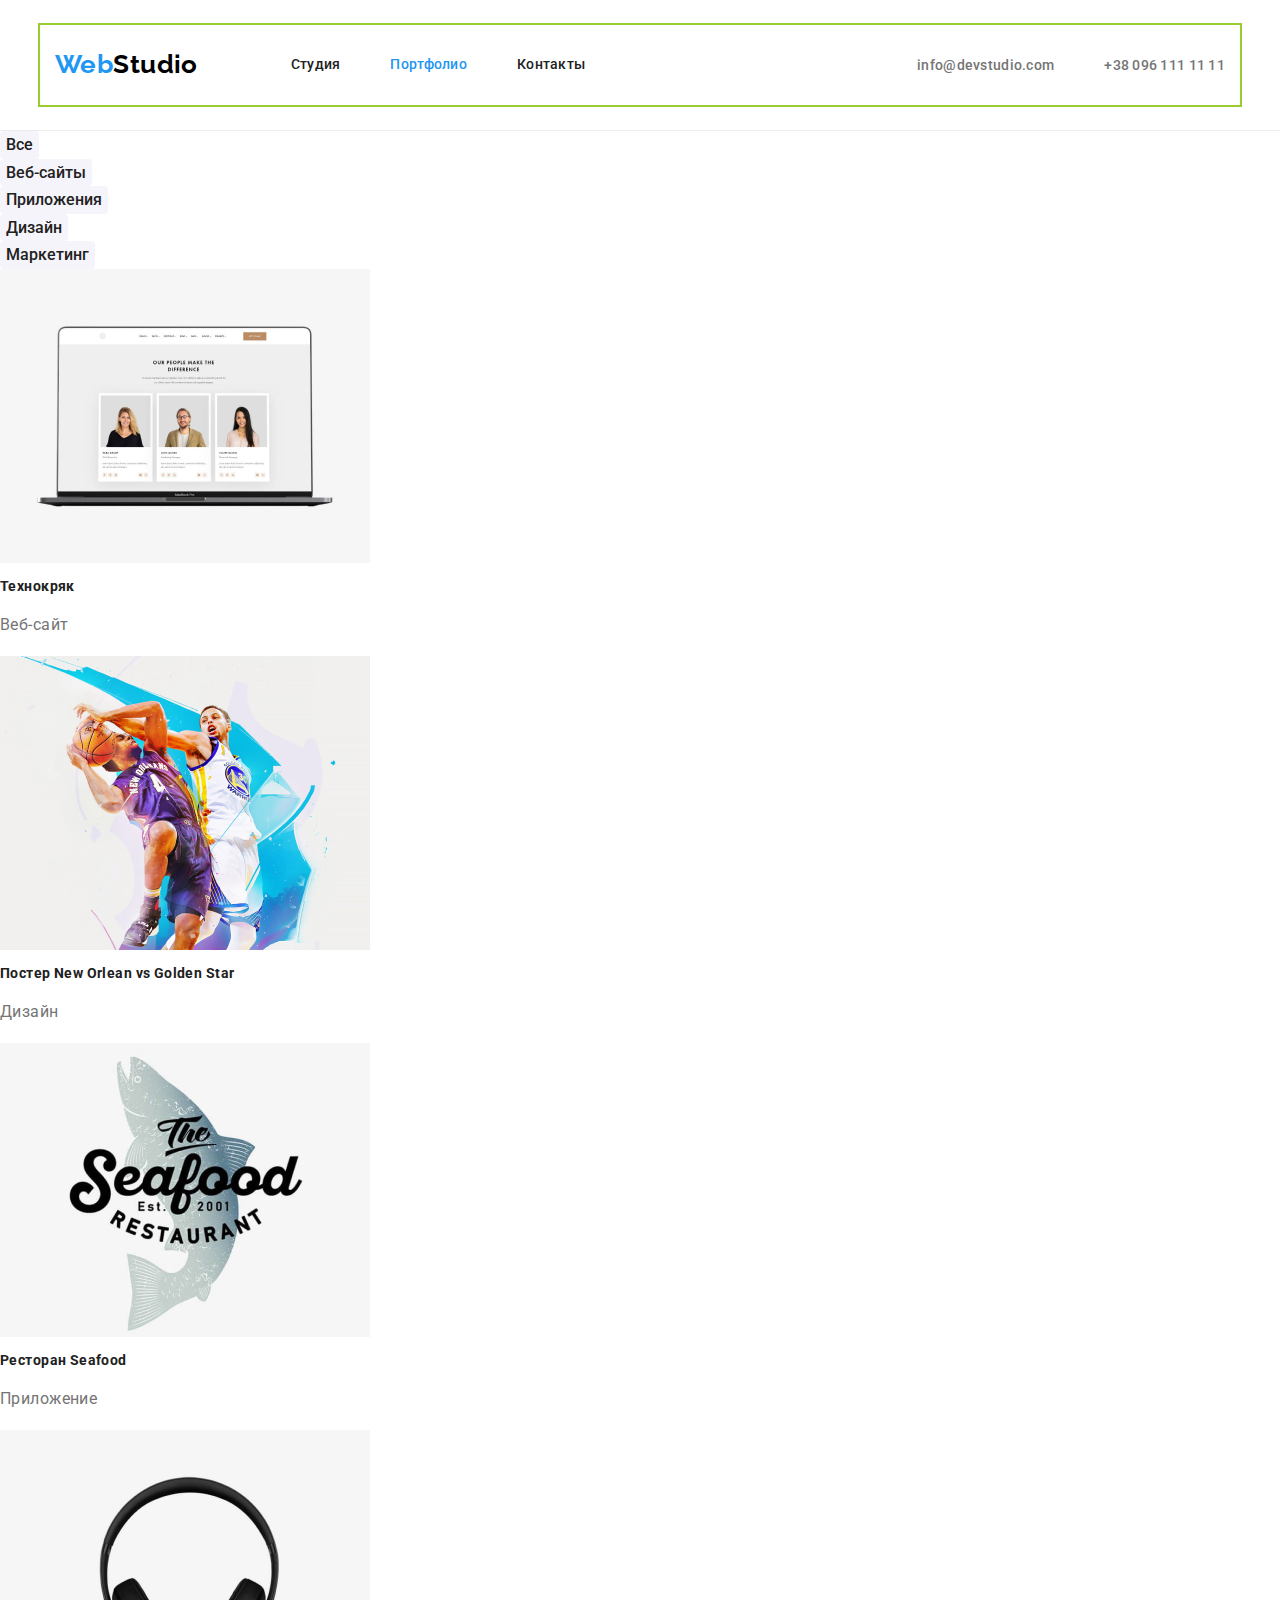
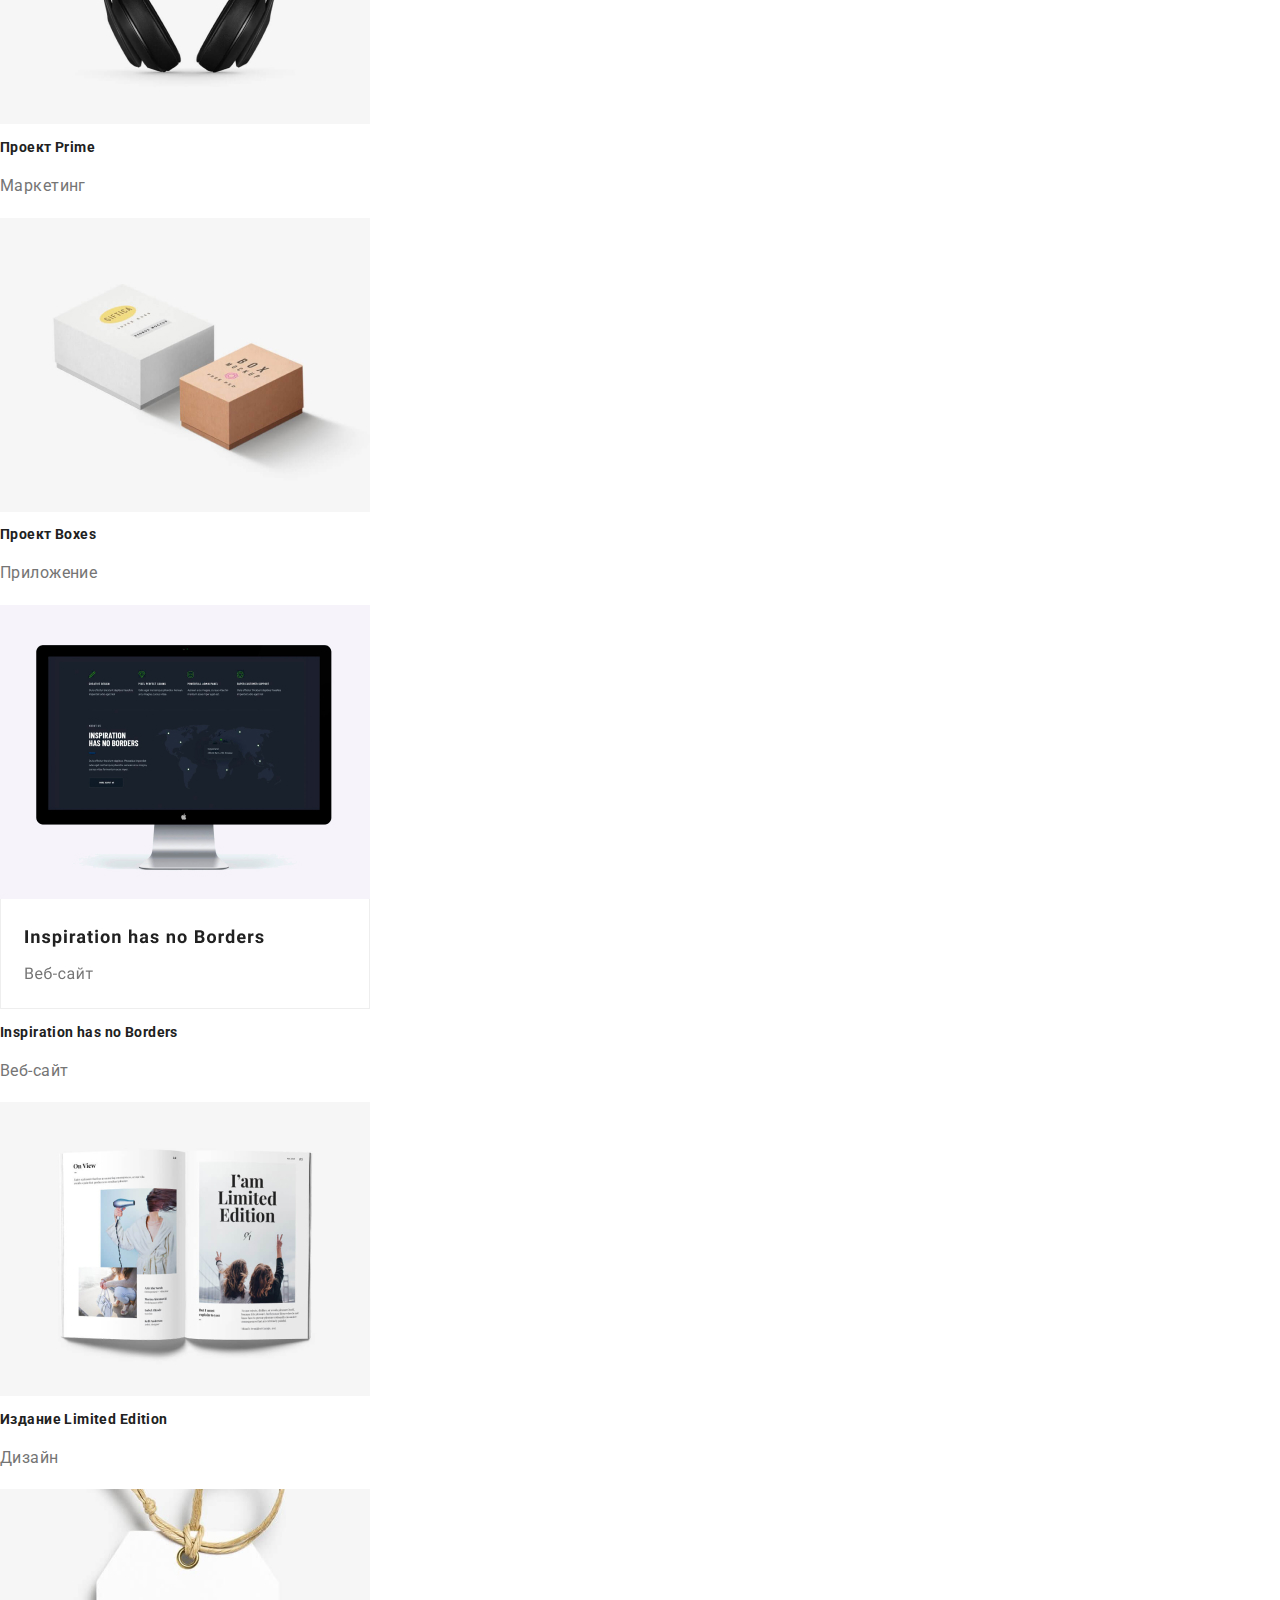
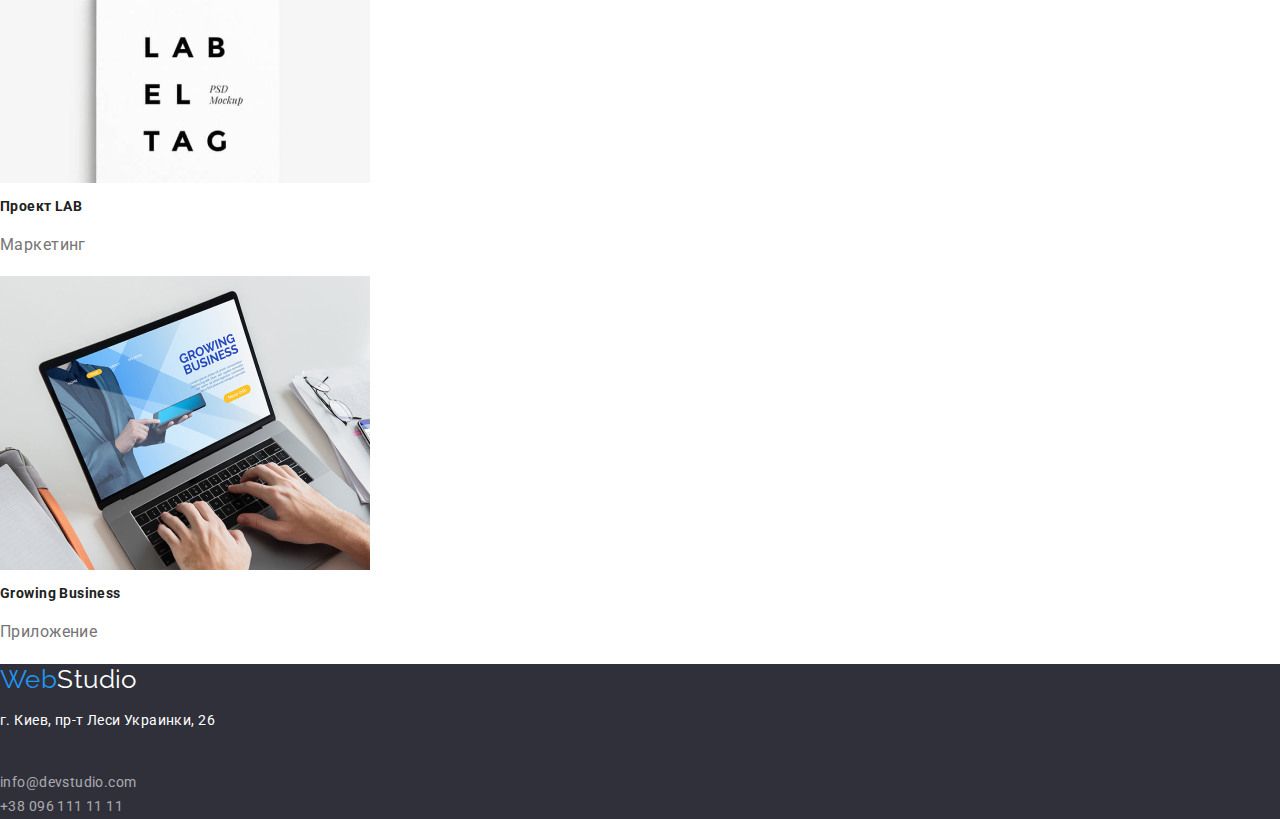
==== portfolio.html @ d158a49a "box-sizing header" ====
<!DOCTYPE html>
<html lang="ru">
  <head>
    <meta charset="UTF-8" />
    <meta name="viewport" content="width=device-width, initial-scale=1.0" />
    <title>portfolio</title>
    <link rel="stylesheet" href="./css/normalize.css" />
    <link
      href="https://fonts.googleapis.com/css2?family=Raleway:wght@700&family=Roboto:wght@400;500;700;900&display=swap"
      rel="stylesheet"
    />
    <link rel="stylesheet" href="./css/style.css" />
  </head>

  <body>
    <!--Header-->
    <header class="page-header">
      <div class="container flexbox">
        <nav class="navigation">
          <a lang="en" href="./" class="logo">
            <span class="logo-web">Web</span>Studio</a
          >
          <!--Main navigation-->
          <ul class="list site-nav">
            <li class="item">
              <a href="./" class="link"> Cтудия </a>
            </li>
            <li class="item">
              <a href="./portfolio.html" class="link active"
                ><span>Портфолио</span></a
              >
            </li>
            <li class="item"><a href="./" class="link">Контакты</a></li>
          </ul>
        </nav>
        <!--feedback-->
        <ul class="list site-adr">
          <li class="item">
            <a href="mailto:info@devstudio.com"
              ><span>info@devstudio.com</span></a
            >
          </li>
          <li class="item">
            <a href="tel:+38-095-111-11-11">+38 096 111 11 11</a>
          </li>
        </ul>
      </div>
    </header>
    <main>
      <!--second navigation-menu-->
      <section>
        <!--<h1 class="portfolio">Портфолио</h1>-->
        <ul class="list">
          <li class="item">
            <button type="button" class="button-portfolio">Все</button>
          </li>
          <li class="item">
            <button type="button" class="button-portfolio">Веб-сайты</button>
          </li>
          <li class="item">
            <button type="button" class="button-portfolio">Приложения</button>
          </li>
          <li class="item">
            <button type="button" class="button-portfolio">Дизайн</button>
          </li>
          <li class="item">
            <button type="button" class="button-portfolio">Маркетинг</button>
          </li>
        </ul>
        <ul class="list list-service">
          <li class="item">
            <a href="/">
              <img
                src="./imgportfolio/vebsite.jpg"
                alt="ноутбук с фото людей"
              />
              <h2>Технокряк</h2>
              <p>Веб-сайт</p></a
            >
          </li>
          <li class="item">
            <a href="">
              <img
                src="./imgportfolio/disain.jpg"
                alt="баскетболисты с мячем"
              />
              <h2>Постер New Orlean vs Golden Star</h2>
              <p>Дизайн</p>
            </a>
          </li>
          <li class="item">
            <a href="">
              <img
                src="./imgportfolio/application.jpg"
                alt="логотип
               ресторанаeafood"
              />
              <h2>Ресторан Seafood</h2>
              <p>Приложение</p></a
            >
          </li>
          <li class="item">
            <a href="/"
              ><img src="./imgportfolio/handfree.jpg" alt="наушники" />
              <h2>Проект Prime</h2>
              <p>Маркетинг</p></a
            >
          </li>
          <li class="item">
            <a href="/"
              ><img src="./imgportfolio/boxses.jpg" alt="две коробки" />
              <h2>Проект Boxes</h2>
              <p>Приложение</p></a
            >
          </li>
          <li class="item">
            <a href=""
              ><img
                src="./imgportfolio/inspiration.jpg"
                alt="ноутбук с изображениемкарты мира"
              />
              <h2>Inspiration has no Borders</h2>
              <p>Веб-сайт</p></a
            >
          </li>
          <li class="item">
            <a href="">
              <img
                src="./imgportfolio/limited.jpg"
                alt="журнала с надписью ограниченное издательство"
              />
              <h2>Издание Limited Edition</h2>
              <p>Дизайн</p></a
            >
          </li>
          <li class="item">
            <a href=""
              ><img src="./imgportfolio/lab.jpg" alt="буквы" />
              <h2>Проект LAB</h2>
              <p>Маркетинг</p></a
            >
          </li>
          <li class="item">
            <a href="">
              <img src="./imgportfolio/bussines.jpg" alt="руки на клавиатуре" />
              <h2>Growing Business</h2>
              <p>Приложение</p>
            </a>
          </li>
        </ul>
      </section>
    </main>
    <footer class="foter">
      <a lang="en" href="./" class="logo-foter">
        <span class="logo-web">Web</span>Studio</a
      ><br />
      <address class="adress">
        <p>г. Киев, пр-т Леси Украинки, 26</p>
        <br />
        <a href="mailto:info@devstudio.com">info@devstudio.com</a><br />
        <a href="tel:+38-096-111-11-11">+38 096 111 11 11</a><br />
      </address>
    </footer>
  </body>
</html>
---- css/style.css ----
:root {
  --title-color: #212121;
  --text-color: #757575;
  --white: #ffffff;
  --akcent-color: #2196f3;
  --link-color: rgba(255, 255, 255, 0.6);
  --logo2-color: #000000;
  --baner-bcg-color: #2f303a;
  --gray-bcg-color: #f5f4fa;
}

body {
  color: var(--title-color);
  background-color: var(--white);

  font-family: Roboto, sans-serif;
  font-style: normal;
  font-weight: 700;
  font-size: 14px;
  letter-spacing: 0.03em;
}
.container {
  width: 1200px;
  padding-left: 15px;
  padding-right: 15px;
  margin-right: auto;
  margin-left: auto;
  outline: 2px solid yellowgreen;
}
.list {
  list-style: none;
  padding: 0px;
  margin: 0px;
}
/*header
.page-header {
  width: 1200px;
  padding-left: 15px;
  padding-right: 15px;
}*/
/*logo*/
.flexbox {
  display: flex;
}
.logo-web {
  color: var(--akcent-color);

  font-family: Raleway, sans-serif;
}
.logo {
  margin-right: 93px;
  color: var(--logo2-color);
  text-decoration: none;

  font-family: Raleway, sans-serif;
  font-size: 26px;
  line-height: 1.2;
}
.page-header {
  padding-top: 25px;
  padding-bottom: 25px;
  border-bottom: 1px solid #ececec;
}

.page-header .flexbox {
  justify-content: flex-start;
  align-items: center;
}

/*site-nav*/
.navigation {
  display: flex;
  align-items: center;
}
.site-nav {
  display: flex;
  margin-left: 0px;
}
.site-nav .link {
  display: block;
  padding-top: 32px;
  padding-bottom: 32px;

  color: var(--title-color);
  text-decoration: none;
  cursor: pointer;
  font-weight: 500;
  line-height: 1.14;
  letter-spacing: 0.02em;
}

.site-nav .active {
  display: inline-block;
  padding-top: 32px;
  padding-bottom: 32px;
  color: var(--akcent-color);
  text-decoration: none;
}
.site-nav .item:not(:last-child) {
  margin-right: 50px;
}

.site-nav a:hover,
.site-nav a:focus,
.site-nav a:active {
  color: var(--akcent-color);
}
/* adress header*/
/*link style*/
.site-adr {
  display: flex;
  margin-left: auto;
}
.site-adr .item:not(:last-child) {
  margin-right: 50px;
}

.site-adr a {
  color: var(--text-color);
  text-decoration: none;

  font-weight: 500;
  line-height: 1.14;
  letter-spacing: 0.02em;
}

.site-adr a:hover,
.site-adr a:focus,
.site-adr a:active {
  color: var(--akcent-color);
  cursor: pointer;
}

/*main*/
/*style fo rposter section*/
.poster-section {
  /*poster style*/
  padding-top: 200px;
  padding-bottom: 200px;
  text-align: center;
  color: var(--white);
  background: var(--baner-bcg-color);
  outline: 1px solid red;

  font-weight: 900;
  font-size: 44px;
  text-align: center;
  line-height: 1.4;
  letter-spacing: 0.06em;
}
/*button style poster section*/
.poster-title {
  margin-top: 0px;
  margin-bottom: 30px;
}
.button {
  padding: 10px 32px;
  background: var(--akcent-color);
  color: var(--white);

  font-family: inherit;
  font-size: 16px;
  line-height: 1.9;

  align-items: center;
  text-align: center;
  letter-spacing: 0.06em;
}

/*style for advantage section*/
.list-advantage {
  margin-top: 0px;
}
.list-advantage .title {
  margin-top: 0px;
  line-height: 1.15;
  text-transform: uppercase;
  list-style: none;
}
.section-advantage {
  margin-top: 0px;
  margin-bottom: 94px;
}
.section-advantage p {
  color: var(---text-color);

  font-weight: 400;
  line-height: 1.7;
}

/*style for title*/
.section-title {
  font-size: 36px;
  line-height: 1.17;
  text-align: center;
}
/*style for чем мы занимаемся*/

/*style for command*/
.command-section {
  background: var(--gray-bcg-color);
}

.command-section .title {
  font-weight: 500;
  font-size: 16px;
  line-height: 1.19;
  text-align: center;
}
.decor {
  text-shadow: 0px 4px 4px rgba(0, 0, 0, 0.25);
}
.command-section p {
  color: var(---text-color);
  font-weight: 400;
  font-size: 16px;
  line-height: 1.19;
  text-align: center;
}
/*footer*/
.foter {
  background: var(--baner-bcg-color);
  font-weight: 400;
  line-height: 1.7;
}
.logo-foter {
  color: var(--white);
  text-decoration: none;

  font-family: Raleway, sans-serif;
  font-size: 26px;
  line-height: 1.2;
}
.adress p {
  color: var(--white);
  font-style: normal;
}
.adress a {
  color: var(--link-color);
  text-decoration: none;
  font-style: normal;
}
.adress a:hover,
.adress a:focus {
  color: var(--akcent-color);
  cursor: pointer;
}

/*style for portfolio*/
/*title portfolio*/

/*style for button portfolio*/
.button-portfolio {
  color: var(--title-color);
  background: var(--gray-bcg-color);

  font-weight: 500;
  font-size: 16px;
  line-height: 1.6;
  text-align: center;
  border-radius: 4px;
  border: none;
}

.button-portfolio:hover,
.button-portfolio:focus {
  color: var(--white);
  background: var(--akcent-color);
  cursor: pointer;
}

/*portfolio service*/
.list-service a {
  text-decoration: none;
}

.list-service h2 {
  color: var(--title-color);
  font-weight: 700;
  font-size: 14px;
  letter-spacing: 0.03em;
  line-height: 1.15;
}
.list-service p {
  color: var(--text-color);

  font-weight: 400;
  font-size: 16px;
  line-height: 1.9;
}
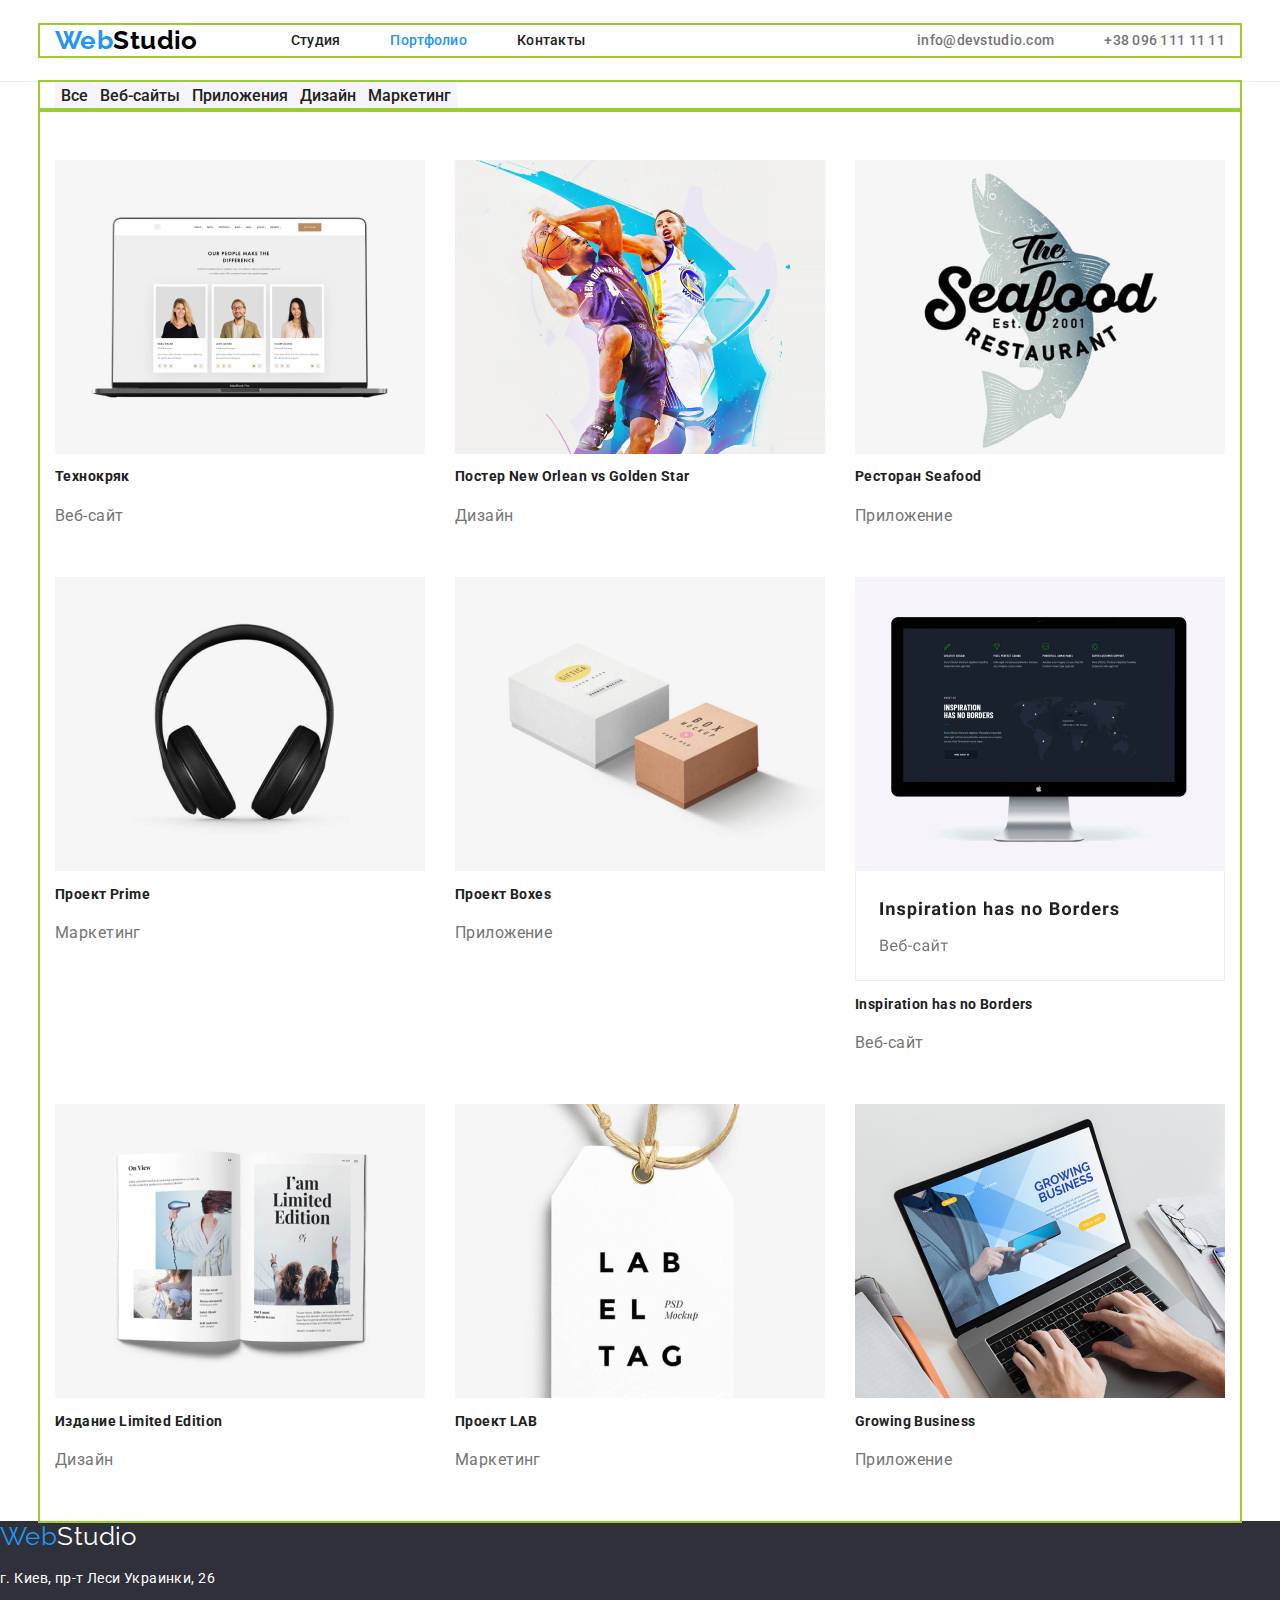
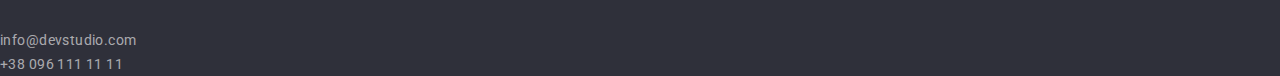
==== commit 87be3c46: "позиционирую секцию преимущества (располагает в строку с гибкой ширино1)" ====
--- a/portfolio.html
+++ b/portfolio.html
@@ -36,12 +36,10 @@
         <!--feedback-->
         <ul class="list site-adr">
           <li class="item">
-            <a href="mailto:info@devstudio.com"
-              ><span>info@devstudio.com</span></a
-            >
+            <a href="mailto:info@devstudio.com">info@devstudio.com</a>
           </li>
           <li class="item">
-            <a href="tel:+38-095-111-11-11">+38 096 111 11 11</a>
+            <a href="tel:+38-095-111-11-11"><span>+38 096 111 11 11</span></a>
           </li>
         </ul>
       </div>
@@ -50,104 +48,125 @@
       <!--second navigation-menu-->
       <section>
         <!--<h1 class="portfolio">Портфолио</h1>-->
-        <ul class="list">
-          <li class="item">
-            <button type="button" class="button-portfolio">Все</button>
-          </li>
-          <li class="item">
-            <button type="button" class="button-portfolio">Веб-сайты</button>
-          </li>
-          <li class="item">
-            <button type="button" class="button-portfolio">Приложения</button>
-          </li>
-          <li class="item">
-            <button type="button" class="button-portfolio">Дизайн</button>
-          </li>
-          <li class="item">
-            <button type="button" class="button-portfolio">Маркетинг</button>
-          </li>
-        </ul>
-        <ul class="list list-service">
-          <li class="item">
-            <a href="/">
-              <img
-                src="./imgportfolio/vebsite.jpg"
-                alt="ноутбук с фото людей"
-              />
-              <h2>Технокряк</h2>
-              <p>Веб-сайт</p></a
-            >
-          </li>
-          <li class="item">
-            <a href="">
-              <img
-                src="./imgportfolio/disain.jpg"
-                alt="баскетболисты с мячем"
-              />
-              <h2>Постер New Orlean vs Golden Star</h2>
-              <p>Дизайн</p>
-            </a>
-          </li>
-          <li class="item">
-            <a href="">
-              <img
-                src="./imgportfolio/application.jpg"
-                alt="логотип
+        <div class="container flexbox">
+          <ul class="list list-btn flexbox">
+            <li class="item">
+              <button type="button" class="button-portfolio">Все</button>
+            </li>
+            <li class="item-portfolio">
+              <button type="button" class="button-portfolio">Веб-сайты</button>
+            </li>
+            <li class="item-portfolio">
+              <button type="button" class="button-portfolio">Приложения</button>
+            </li>
+            <li class="item-portfolio">
+              <button type="button" class="button-portfolio">Дизайн</button>
+            </li>
+            <li class="item-portfolio">
+              <button type="button" class="button-portfolio">Маркетинг</button>
+            </li>
+          </ul>
+        </div>
+        <div class="container">
+          <ul class="list list-service flexbox">
+            <li class="item-servise">
+              <a href="/">
+                <img
+                  src="./imgportfolio/vebsite.jpg"
+                  alt="ноутбук с фото людей"
+                  width="370"
+                />
+                <h2>Технокряк</h2>
+                <p>Веб-сайт</p></a
+              >
+            </li>
+            <li class="item-servise">
+              <a href="">
+                <img
+                  src="./imgportfolio/disain.jpg"
+                  alt="баскетболисты с мячем"
+                  width="370"
+                />
+                <h2>Постер New Orlean vs Golden Star</h2>
+                <p>Дизайн</p>
+              </a>
+            </li>
+            <li class="item-servise">
+              <a href="">
+                <img
+                  src="./imgportfolio/application.jpg"
+                  alt="логотип
                ресторанаeafood"
-              />
-              <h2>Ресторан Seafood</h2>
-              <p>Приложение</p></a
-            >
-          </li>
-          <li class="item">
-            <a href="/"
-              ><img src="./imgportfolio/handfree.jpg" alt="наушники" />
-              <h2>Проект Prime</h2>
-              <p>Маркетинг</p></a
-            >
-          </li>
-          <li class="item">
-            <a href="/"
-              ><img src="./imgportfolio/boxses.jpg" alt="две коробки" />
-              <h2>Проект Boxes</h2>
-              <p>Приложение</p></a
-            >
-          </li>
-          <li class="item">
-            <a href=""
-              ><img
-                src="./imgportfolio/inspiration.jpg"
-                alt="ноутбук с изображениемкарты мира"
-              />
-              <h2>Inspiration has no Borders</h2>
-              <p>Веб-сайт</p></a
-            >
-          </li>
-          <li class="item">
-            <a href="">
-              <img
-                src="./imgportfolio/limited.jpg"
-                alt="журнала с надписью ограниченное издательство"
-              />
-              <h2>Издание Limited Edition</h2>
-              <p>Дизайн</p></a
-            >
-          </li>
-          <li class="item">
-            <a href=""
-              ><img src="./imgportfolio/lab.jpg" alt="буквы" />
-              <h2>Проект LAB</h2>
-              <p>Маркетинг</p></a
-            >
-          </li>
-          <li class="item">
-            <a href="">
-              <img src="./imgportfolio/bussines.jpg" alt="руки на клавиатуре" />
-              <h2>Growing Business</h2>
-              <p>Приложение</p>
-            </a>
-          </li>
-        </ul>
+                  width="370"
+                />
+                <h2>Ресторан Seafood</h2>
+                <p>Приложение</p></a
+              >
+            </li>
+            <li class="item-servise">
+              <a href="/"
+                ><img
+                  src="./imgportfolio/handfree.jpg"
+                  alt="наушники"
+                  width="370"
+                />
+                <h2>Проект Prime</h2>
+                <p>Маркетинг</p></a
+              >
+            </li>
+            <li class="item-servise">
+              <a href="/"
+                ><img
+                  src="./imgportfolio/boxses.jpg"
+                  alt="две коробки"
+                  width="370"
+                />
+                <h2>Проект Boxes</h2>
+                <p>Приложение</p></a
+              >
+            </li>
+            <li class="item-servise">
+              <a href=""
+                ><img
+                  src="./imgportfolio/inspiration.jpg"
+                  alt="ноутбук с изображениемкарты мира"
+                  width="370"
+                />
+                <h2>Inspiration has no Borders</h2>
+                <p>Веб-сайт</p></a
+              >
+            </li>
+            <li class="item-servise">
+              <a href="">
+                <img
+                  src="./imgportfolio/limited.jpg"
+                  alt="журнала с надписью ограниченное издательство"
+                  width="370"
+                />
+                <h2>Издание Limited Edition</h2>
+                <p>Дизайн</p></a
+              >
+            </li>
+            <li class="item-servise">
+              <a href=""
+                ><img src="./imgportfolio/lab.jpg" alt="буквы" width="370" />
+                <h2>Проект LAB</h2>
+                <p>Маркетинг</p></a
+              >
+            </li>
+            <li class="item-servise">
+              <a href="">
+                <img
+                  src="./imgportfolio/bussines.jpg"
+                  alt="руки на клавиатуре"
+                  width="370"
+                />
+                <h2>Growing Business</h2>
+                <p>Приложение</p>
+              </a>
+            </li>
+          </ul>
+        </div>
       </section>
     </main>
     <footer class="foter">
--- a/css/style.css
+++ b/css/style.css
@@ -32,6 +32,7 @@
   padding: 0px;
   margin: 0px;
 }
+
 /*header
 .page-header {
   width: 1200px;
@@ -42,6 +43,21 @@
 .flexbox {
   display: flex;
 }
+/*style for section*/
+.section {
+  padding-top: 94px;
+  padding-bottom: 94px;
+}
+
+/*style for title*/
+.section-title {
+  margin-top: 0px;
+  margin-bottom: 50px;
+  font-size: 36px;
+  line-height: 1.17;
+  text-align: center;
+}
+
 .logo-web {
   color: var(--akcent-color);
 
@@ -63,7 +79,6 @@
 }
 
 .page-header .flexbox {
-  justify-content: flex-start;
   align-items: center;
 }
 
@@ -76,8 +91,8 @@
   display: flex;
   margin-left: 0px;
 }
+
 .site-nav .link {
-  display: block;
   padding-top: 32px;
   padding-bottom: 32px;
 
@@ -90,9 +105,6 @@
 }
 
 .site-nav .active {
-  display: inline-block;
-  padding-top: 32px;
-  padding-bottom: 32px;
   color: var(--akcent-color);
   text-decoration: none;
 }
@@ -110,6 +122,8 @@
 .site-adr {
   display: flex;
   margin-left: auto;
+  letter-spacing: 0.02em;
+  border: none;
 }
 .site-adr .item:not(:last-child) {
   margin-right: 50px;
@@ -140,68 +154,98 @@
   text-align: center;
   color: var(--white);
   background: var(--baner-bcg-color);
-  outline: 1px solid red;
-
-  font-weight: 900;
-  font-size: 44px;
-  text-align: center;
-  line-height: 1.4;
-  letter-spacing: 0.06em;
+
+  text-align: center;
 }
 /*button style poster section*/
 .poster-title {
   margin-top: 0px;
   margin-bottom: 30px;
+
+  font-weight: 900;
+  font-size: 44px;
+  line-height: 1.4;
+  letter-spacing: 0.06em;
+
+  text-transform: uppercase;
 }
 .button {
   padding: 10px 32px;
+  min-width: 136px;
   background: var(--akcent-color);
   color: var(--white);
 
   font-family: inherit;
   font-size: 16px;
   line-height: 1.9;
+  border: 1px solid var(--akcent-color);
+  border-radius: 4px;
 
   align-items: center;
-  text-align: center;
   letter-spacing: 0.06em;
 }
 
 /*style for advantage section*/
+
+.advantage-title {
+  display: none;
+}
 .list-advantage {
-  margin-top: 0px;
-}
+  flex-wrap: wrap;
+  /* margin-top: 0px;
+  margin-bottom: 0px; */
+}
+.item-advantage {
+  width: calc((100% - 30px * 3) / 4);
+  margin-right: 30px;
+}
+
+.item-advantage:nth-child(4n) {
+  margin-right: 0px;
+}
+
 .list-advantage .title {
   margin-top: 0px;
+  margin-bottom: 10px;
   line-height: 1.15;
   text-transform: uppercase;
   list-style: none;
 }
-.section-advantage {
+
+.paragraph-adv {
+  color: var(---text-color);
   margin-top: 0px;
-  margin-bottom: 94px;
-}
-.section-advantage p {
-  color: var(---text-color);
+  margin-bottom: 0px;
 
   font-weight: 400;
   line-height: 1.7;
 }
 
-/*style for title*/
-.section-title {
-  font-size: 36px;
-  line-height: 1.17;
-  text-align: center;
-}
 /*style for чем мы занимаемся*/
+.work-list {
+  flex-wrap: flex;
+}
+.work-list .item:nth-child(3n) {
+  margin-right: 0px;
+}
+.work-list .item {
+  width: calc((100% - 30px * 2) / 3);
+  margin-right: 30px;
+}
 
 /*style for command*/
-.command-section {
+.command {
   background: var(--gray-bcg-color);
 }
-
-.command-section .title {
+.item-command:nth-child(4n) {
+  margin-bottom: 0px;
+}
+.item-command {
+  width: calc((100% - 30px * 3) / 4);
+  margin-right: 30px;
+}
+
+.command .title {
   font-weight: 500;
   font-size: 16px;
   line-height: 1.19;
@@ -210,7 +254,7 @@
 .decor {
   text-shadow: 0px 4px 4px rgba(0, 0, 0, 0.25);
 }
-.command-section p {
+.comand-list p {
   color: var(---text-color);
   font-weight: 400;
   font-size: 16px;
@@ -267,6 +311,21 @@
   color: var(--white);
   background: var(--akcent-color);
   cursor: pointer;
+}
+/*grid for servse list*/
+
+.list-service {
+  flex-wrap: wrap;
+  padding-top: 50px;
+}
+.item-servise {
+  width: calc((100%-30px * 2) / 3);
+  margin-right: 30px;
+  margin-bottom: 30px;
+}
+
+.item-servise:nth-child(3n) {
+  margin-right: 0px;
 }
 
 /*portfolio service*/
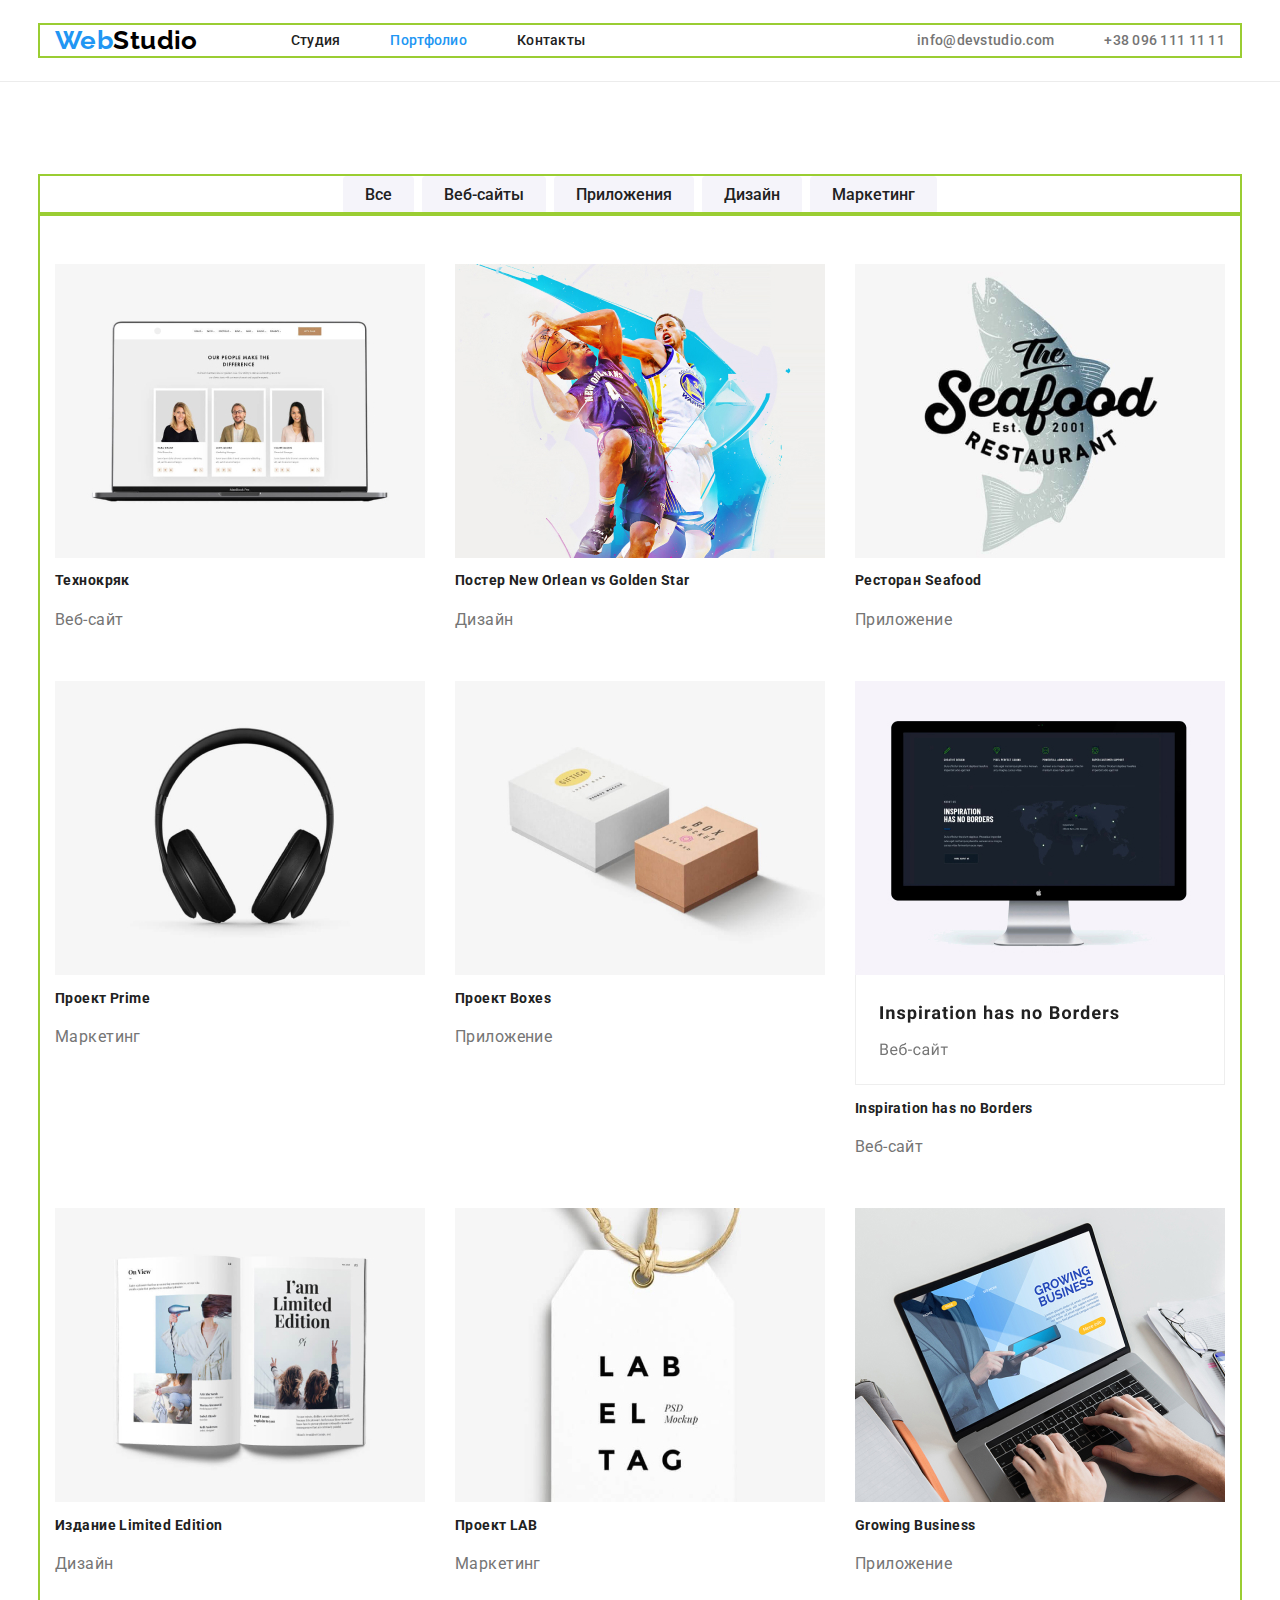
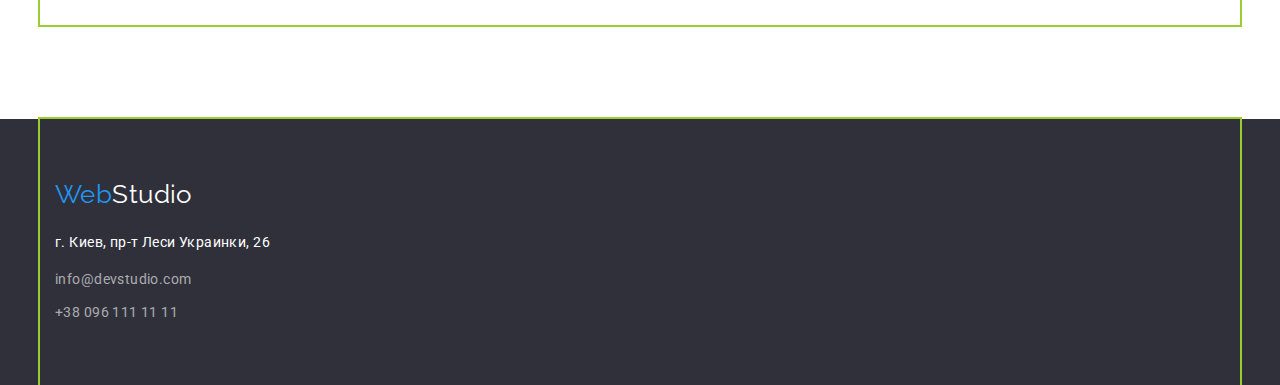
==== commit 933935e4: "position for posterbutton" ====
--- a/portfolio.html
+++ b/portfolio.html
@@ -46,23 +46,23 @@
     </header>
     <main>
       <!--second navigation-menu-->
-      <section>
+      <section class="section page-portfolio">
         <!--<h1 class="portfolio">Портфолио</h1>-->
-        <div class="container flexbox">
-          <ul class="list list-btn flexbox">
-            <li class="item">
+        <div class="container">
+          <ul class="list list-button flexbox">
+            <li class="item-btn">
               <button type="button" class="button-portfolio">Все</button>
             </li>
-            <li class="item-portfolio">
+            <li class="item-btn">
               <button type="button" class="button-portfolio">Веб-сайты</button>
             </li>
-            <li class="item-portfolio">
+            <li class="item-btn">
               <button type="button" class="button-portfolio">Приложения</button>
             </li>
-            <li class="item-portfolio">
+            <li class="item-btn">
               <button type="button" class="button-portfolio">Дизайн</button>
             </li>
-            <li class="item-portfolio">
+            <li class="item-btn">
               <button type="button" class="button-portfolio">Маркетинг</button>
             </li>
           </ul>
@@ -96,7 +96,7 @@
                 <img
                   src="./imgportfolio/application.jpg"
                   alt="логотип
-               ресторанаeafood"
+               ресторанаe a food"
                   width="370"
                 />
                 <h2>Ресторан Seafood</h2>
@@ -129,7 +129,7 @@
               <a href=""
                 ><img
                   src="./imgportfolio/inspiration.jpg"
-                  alt="ноутбук с изображениемкарты мира"
+                  alt="ноутбук с изображением карты мира"
                   width="370"
                 />
                 <h2>Inspiration has no Borders</h2>
@@ -169,16 +169,23 @@
         </div>
       </section>
     </main>
-    <footer class="foter">
-      <a lang="en" href="./" class="logo-foter">
-        <span class="logo-web">Web</span>Studio</a
-      ><br />
-      <address class="adress">
-        <p>г. Киев, пр-т Леси Украинки, 26</p>
-        <br />
-        <a href="mailto:info@devstudio.com">info@devstudio.com</a><br />
-        <a href="tel:+38-096-111-11-11">+38 096 111 11 11</a><br />
-      </address>
+    <footer class="page-foter">
+      <div class="container foter-container">
+        <a lang="en" href="./" class="logo-foter">
+          <span class="logo-web">Web</span>Studio</a
+        ><br />
+        <address class="adress">
+          <p class="paragraph">г. Киев, пр-т Леси Украинки, 26</p>
+
+          <a href="mailto:info@devstudio.com" class="link footer-link"
+            >info@devstudio.com</a
+          >
+
+          <a href="tel:+38-096-111-11-11" class="link footer-link">
+            +38 096 111 11 11</a
+          >
+        </address>
+      </div>
     </footer>
   </body>
 </html>
--- a/css/style.css
+++ b/css/style.css
@@ -27,10 +27,20 @@
   margin-left: auto;
   outline: 2px solid yellowgreen;
 }
+.img {
+  display: block;
+  max-width: 100%;
+  height: auto;
+}
 .list {
   list-style: none;
   padding: 0px;
   margin: 0px;
+}
+.link:hover,
+.link:focus,
+.link:active {
+  color: var(--akcent-color);
 }
 
 /*header
@@ -112,11 +122,6 @@
   margin-right: 50px;
 }
 
-.site-nav a:hover,
-.site-nav a:focus,
-.site-nav a:active {
-  color: var(--akcent-color);
-}
 /* adress header*/
 /*link style*/
 .site-adr {
@@ -168,6 +173,7 @@
   letter-spacing: 0.06em;
 
   text-transform: uppercase;
+  /* стили для кнопки заказать услугу */
 }
 .button {
   padding: 10px 32px;
@@ -245,7 +251,11 @@
   margin-right: 30px;
 }
 
-.command .title {
+.item-command .title {
+  margin-top: 0px;
+  margin-bottom: 10 px;
+  padding-top: 30px;
+
   font-weight: 500;
   font-size: 16px;
   line-height: 1.19;
@@ -255,6 +265,9 @@
   text-shadow: 0px 4px 4px rgba(0, 0, 0, 0.25);
 }
 .comand-list p {
+  margin: 0px;
+  padding-bottom: 30px;
+
   color: var(---text-color);
   font-weight: 400;
   font-size: 16px;
@@ -262,12 +275,19 @@
   text-align: center;
 }
 /*footer*/
-.foter {
+.page-foter {
   background: var(--baner-bcg-color);
   font-weight: 400;
   line-height: 1.7;
 }
+/* описываем контейнер контактов в футере, задаю верхний и нижний падинги*/
+.foter-container {
+  padding-top: 60px;
+  padding-bottom: 60px;
+}
 .logo-foter {
+  display: inline-block;
+  margin-bottom: 20px;
   color: var(--white);
   text-decoration: none;
 
@@ -275,11 +295,22 @@
   font-size: 26px;
   line-height: 1.2;
 }
-.adress p {
+.asdress {
+  display: flex;
+  flex-direction: column;
+}
+.foter-container .footer-link {
+  margin-top: 9px;
+  margin-bottom: 0px;
+}
+.adress .paragraph {
+  margin-top: 0;
+
   color: var(--white);
   font-style: normal;
 }
 .adress a {
+  display: block;
   color: var(--link-color);
   text-decoration: none;
   font-style: normal;
@@ -290,11 +321,21 @@
   cursor: pointer;
 }
 
-/*style for portfolio*/
+/*style for portfolio*
 /*title portfolio*/
 
 /*style for button portfolio*/
+.list-button {
+  justify-content: center;
+}
+.item-btn:not(:last-child) {
+  margin-right: 8px;
+}
+
+/* position for button portfolio*/
+
 .button-portfolio {
+  padding: 6px 22px;
   color: var(--title-color);
   background: var(--gray-bcg-color);
 
@@ -319,7 +360,7 @@
   padding-top: 50px;
 }
 .item-servise {
-  width: calc((100%-30px * 2) / 3);
+  width: calc((100% - 30px * 2) / 3);
   margin-right: 30px;
   margin-bottom: 30px;
 }
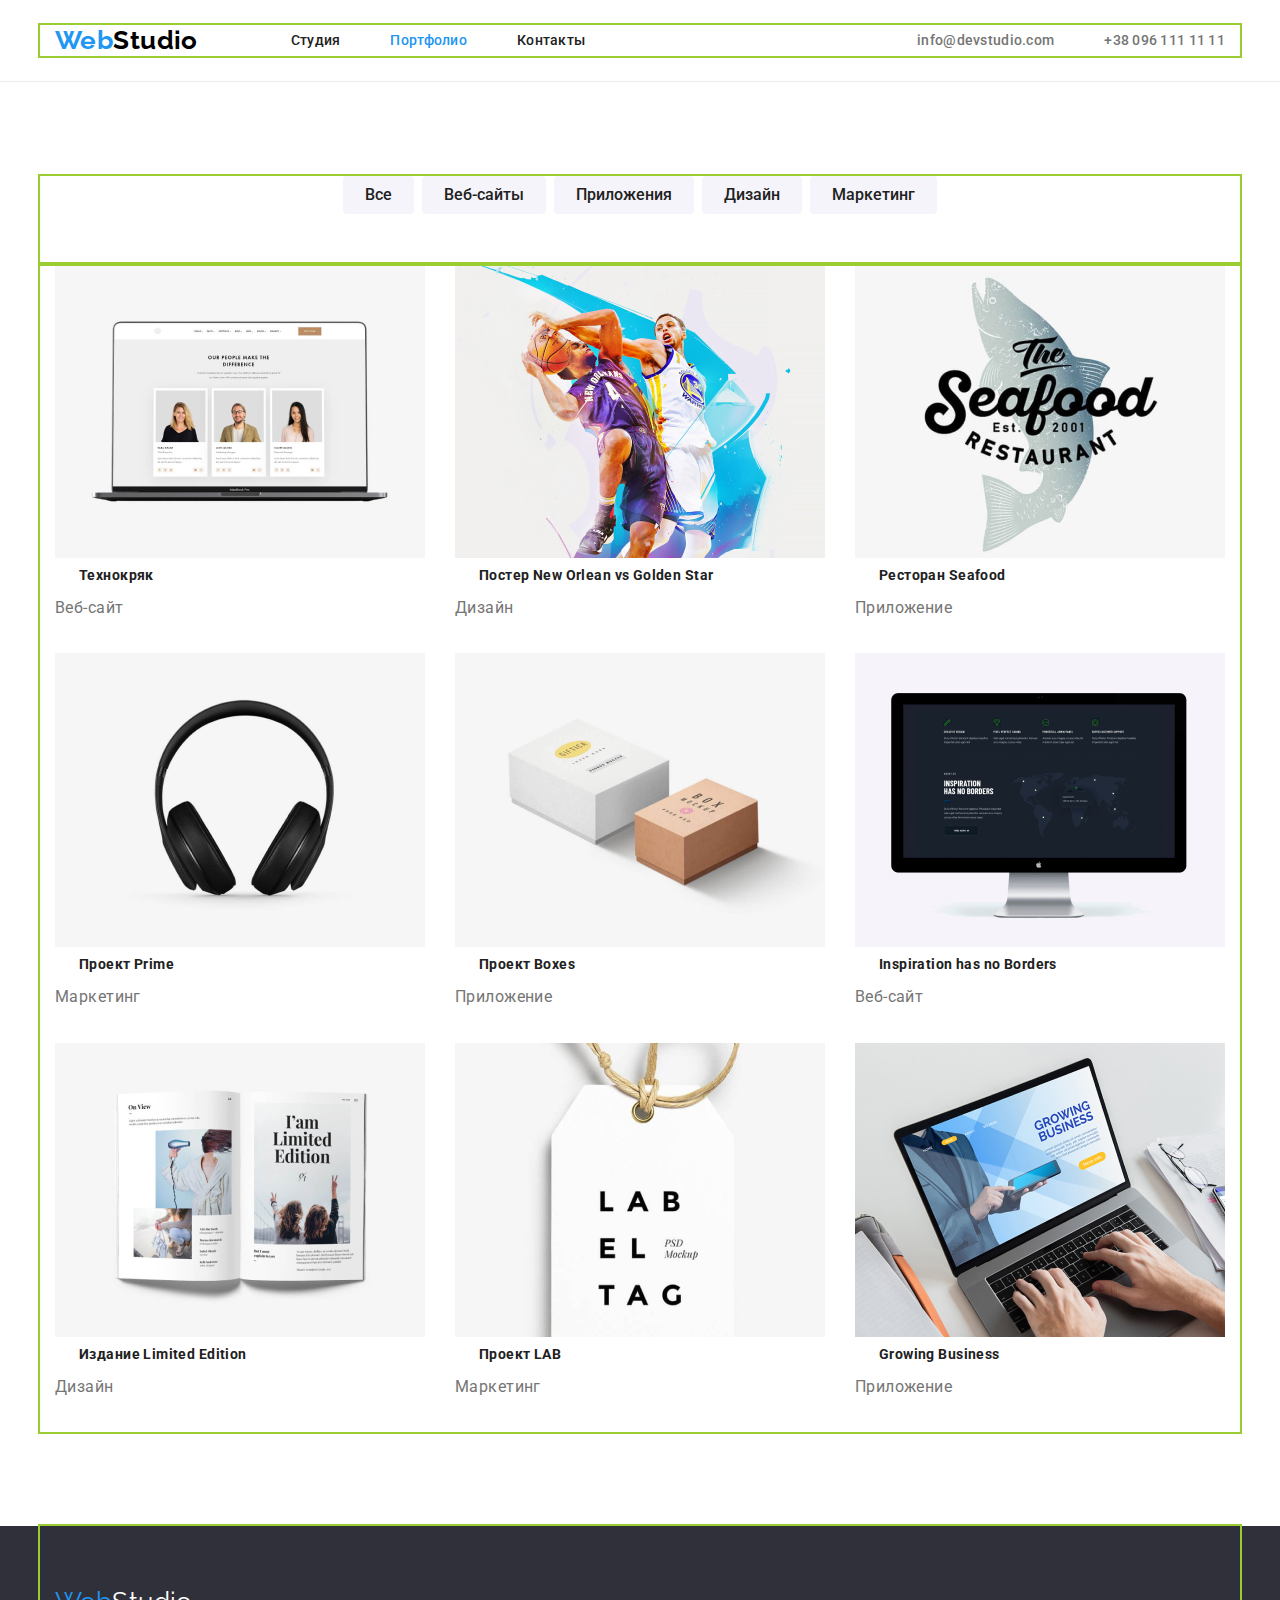
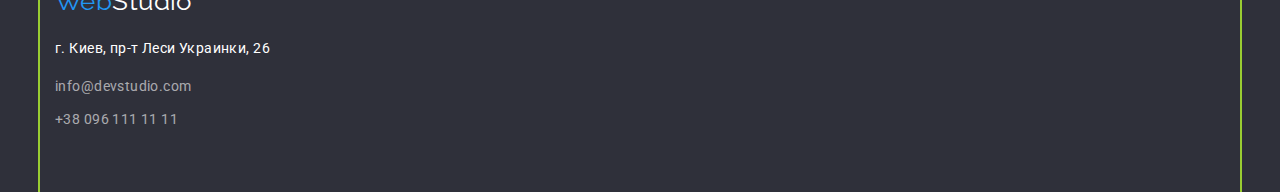
==== commit 28347ce9: "service geometry" ====
--- a/portfolio.html
+++ b/portfolio.html
@@ -76,9 +76,10 @@
                   alt="ноутбук с фото людей"
                   width="370"
                 />
-                <h2>Технокряк</h2>
-                <p>Веб-сайт</p></a
-              >
+
+                <h2 class="title-service">Технокряк</h2>
+                <p class="text">Веб-сайт</p>
+              </a>
             </li>
             <li class="item-servise">
               <a href="">
@@ -87,8 +88,9 @@
                   alt="баскетболисты с мячем"
                   width="370"
                 />
-                <h2>Постер New Orlean vs Golden Star</h2>
-                <p>Дизайн</p>
+
+                <h2 class="title-service">Постер New Orlean vs Golden Star</h2>
+                <p class="text">Дизайн</p>
               </a>
             </li>
             <li class="item-servise">
@@ -99,9 +101,10 @@
                ресторанаe a food"
                   width="370"
                 />
-                <h2>Ресторан Seafood</h2>
-                <p>Приложение</p></a
-              >
+
+                <h2 class="title-service">Ресторан Seafood</h2>
+                <p class="text">Приложение</p>
+              </a>
             </li>
             <li class="item-servise">
               <a href="/"
@@ -110,9 +113,10 @@
                   alt="наушники"
                   width="370"
                 />
-                <h2>Проект Prime</h2>
-                <p>Маркетинг</p></a
-              >
+
+                <h2 class="title-service">Проект Prime</h2>
+                <p class="text">Маркетинг</p>
+              </a>
             </li>
             <li class="item-servise">
               <a href="/"
@@ -121,9 +125,10 @@
                   alt="две коробки"
                   width="370"
                 />
-                <h2>Проект Boxes</h2>
-                <p>Приложение</p></a
-              >
+
+                <h2 class="title-service">Проект Boxes</h2>
+                <p class="text">Приложение</p>
+              </a>
             </li>
             <li class="item-servise">
               <a href=""
@@ -132,9 +137,10 @@
                   alt="ноутбук с изображением карты мира"
                   width="370"
                 />
-                <h2>Inspiration has no Borders</h2>
-                <p>Веб-сайт</p></a
-              >
+
+                <h2 class="title-service">Inspiration has no Borders</h2>
+                <p class="text">Веб-сайт</p>
+              </a>
             </li>
             <li class="item-servise">
               <a href="">
@@ -143,15 +149,17 @@
                   alt="журнала с надписью ограниченное издательство"
                   width="370"
                 />
-                <h2>Издание Limited Edition</h2>
-                <p>Дизайн</p></a
-              >
+
+                <h2 class="title-service">Издание Limited Edition</h2>
+                <p class="text">Дизайн</p>
+              </a>
             </li>
             <li class="item-servise">
               <a href=""
                 ><img src="./imgportfolio/lab.jpg" alt="буквы" width="370" />
-                <h2>Проект LAB</h2>
-                <p>Маркетинг</p></a
+
+                <h2 class="title-service">Проект LAB</h2>
+                <p class="text">Маркетинг</p></a
               >
             </li>
             <li class="item-servise">
@@ -161,8 +169,9 @@
                   alt="руки на клавиатуре"
                   width="370"
                 />
-                <h2>Growing Business</h2>
-                <p>Приложение</p>
+
+                <h2 class="title-service">Growing Business</h2>
+                <p class="text">Приложение</p>
               </a>
             </li>
           </ul>
--- a/css/style.css
+++ b/css/style.css
@@ -37,12 +37,12 @@
   padding: 0px;
   margin: 0px;
 }
-.link:hover,
-.link:focus,
-.link:active {
+.item .link:hover,
+.item .link:focus,
+.item .link:active {
   color: var(--akcent-color);
-}
-
+  cursor: pointer;
+}
 /*header
 .page-header {
   width: 1200px;
@@ -143,13 +143,6 @@
   letter-spacing: 0.02em;
 }
 
-.site-adr a:hover,
-.site-adr a:focus,
-.site-adr a:active {
-  color: var(--akcent-color);
-  cursor: pointer;
-}
-
 /*main*/
 /*style fo rposter section*/
 .poster-section {
@@ -327,6 +320,7 @@
 /*style for button portfolio*/
 .list-button {
   justify-content: center;
+  padding-bottom: 50px;
 }
 .item-btn:not(:last-child) {
   margin-right: 8px;
@@ -357,7 +351,6 @@
 
 .list-service {
   flex-wrap: wrap;
-  padding-top: 50px;
 }
 .item-servise {
   width: calc((100% - 30px * 2) / 3);
@@ -374,14 +367,20 @@
   text-decoration: none;
 }
 
-.list-service h2 {
+.title-service {
+  margin-top: 0px;
+  margin-bottom: 4px;
+  padding: 0px 24px;
+
   color: var(--title-color);
   font-weight: 700;
   font-size: 14px;
   letter-spacing: 0.03em;
-  line-height: 1.15;
-}
-.list-service p {
+  line-height: 2;
+}
+.list-service .text {
+  margin: 0px;
+
   color: var(--text-color);
 
   font-weight: 400;
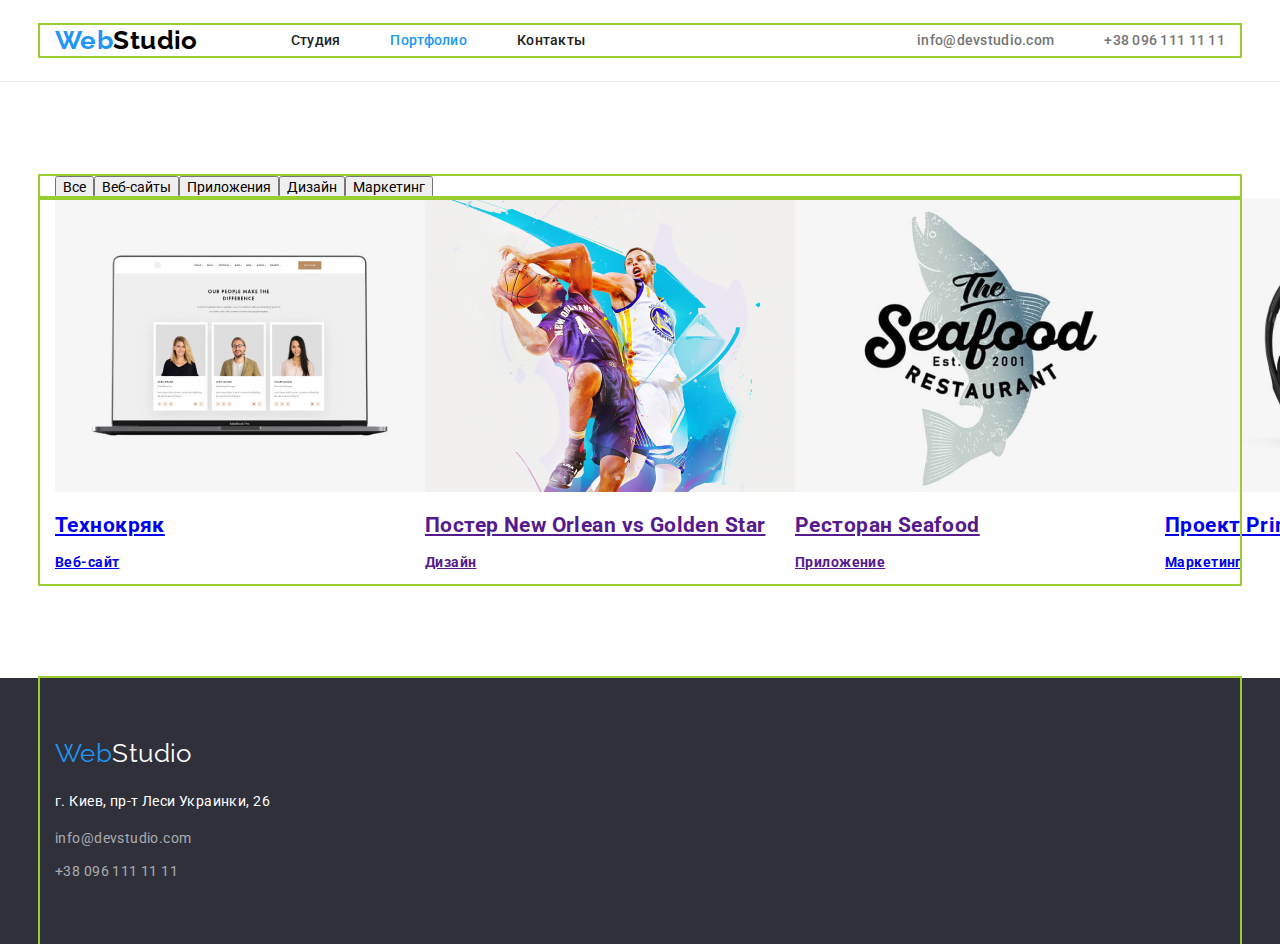
==== commit 0e49b613: "home3 correct" ====
--- a/portfolio.html
+++ b/portfolio.html
@@ -34,12 +34,16 @@
           </ul>
         </nav>
         <!--feedback-->
-        <ul class="list site-adr">
+        <ul class="list site-adr flexbox">
           <li class="item">
-            <a href="mailto:info@devstudio.com">info@devstudio.com</a>
+            <a href="mailto:info@devstudio.com" class="link"
+              >info@devstudio.com</a
+            >
           </li>
           <li class="item">
-            <a href="tel:+38-095-111-11-11"><span>+38 096 111 11 11</span></a>
+            <a href="tel:+38-095-111-11-11" class="link"
+              ><span>+38 096 111 11 11</span></a
+            >
           </li>
         </ul>
       </div>
--- a/css/style.css
+++ b/css/style.css
@@ -289,7 +289,6 @@
   line-height: 1.2;
 }
 .asdress {
-  display: flex;
   flex-direction: column;
 }
 .foter-container .footer-link {
@@ -307,12 +306,12 @@
   color: var(--link-color);
   text-decoration: none;
   font-style: normal;
-}
+/* }
 .adress a:hover,
 .adress a:focus {
   color: var(--akcent-color);
   cursor: pointer;
-}
+} */
 
 /*style for portfolio*
 /*title portfolio*/
@@ -361,6 +360,9 @@
 .item-servise:nth-child(3n) {
   margin-right: 0px;
 }
+.item-servise:nth-last-child(-n + 3) {
+  margin-bottom: 0;
+}
 
 /*portfolio service*/
 .list-service a {
@@ -370,7 +372,7 @@
 .title-service {
   margin-top: 0px;
   margin-bottom: 4px;
-  padding: 0px 24px;
+  padding: 20px 24px 0px;
 
   color: var(--title-color);
   font-weight: 700;
@@ -380,6 +382,7 @@
 }
 .list-service .text {
   margin: 0px;
+  padding: 0px 24px 20px;
 
   color: var(--text-color);
 
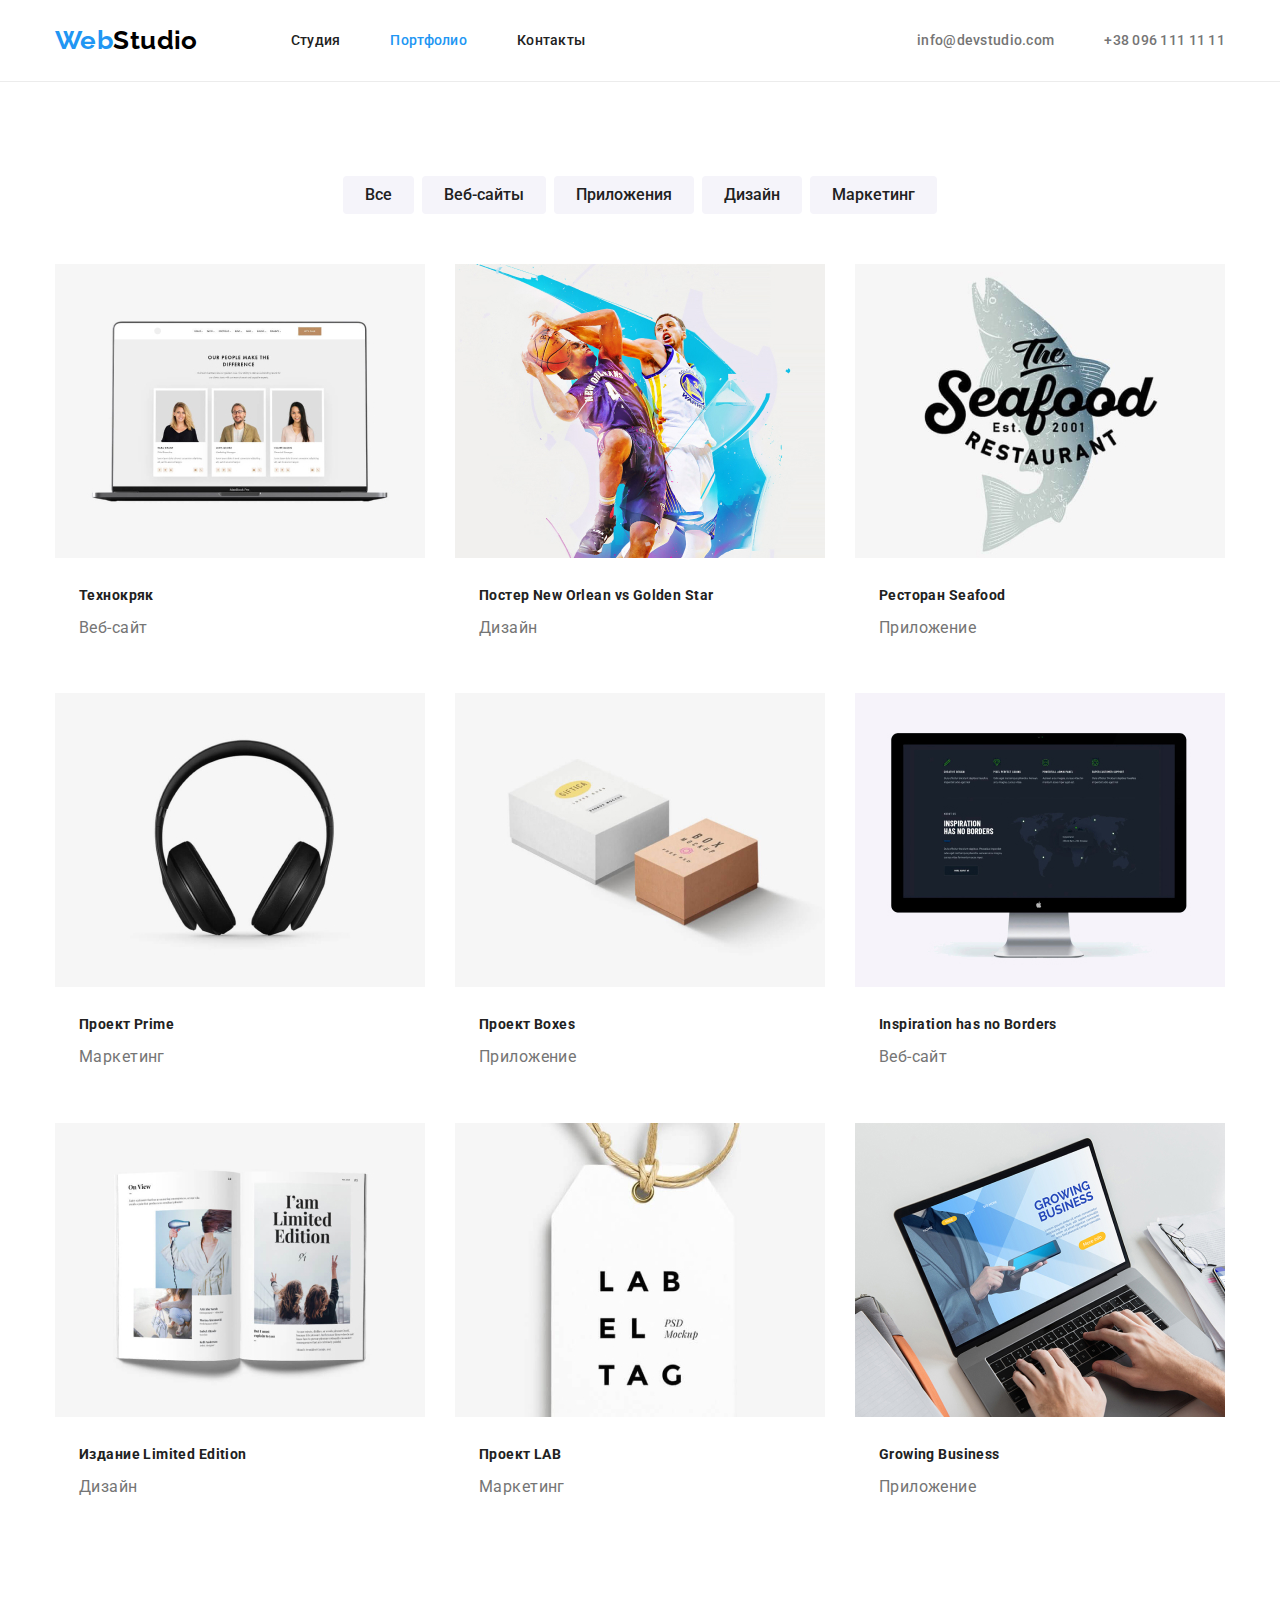
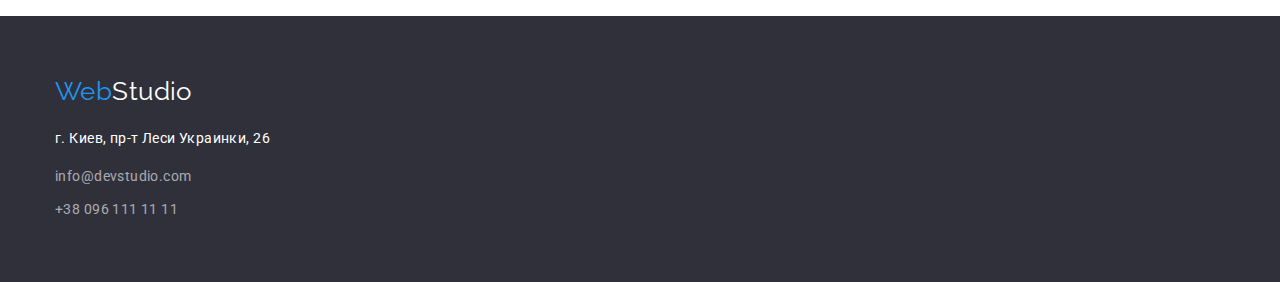
==== commit 0de96a46: "border-color" ====
--- a/portfolio.html
+++ b/portfolio.html
@@ -178,7 +178,7 @@
                 <p class="text">Приложение</p>
               </a>
             </li>
-          </ul>
+          </ul
         </div>
       </section>
     </main>
--- a/css/style.css
+++ b/css/style.css
@@ -25,7 +25,6 @@
   padding-right: 15px;
   margin-right: auto;
   margin-left: auto;
-  outline: 2px solid yellowgreen;
 }
 .img {
   display: block;
@@ -64,7 +63,7 @@
   margin-top: 0px;
   margin-bottom: 50px;
   font-size: 36px;
-  line-height: 1.17;
+  line-height: 1.2;
   text-align: center;
 }
 
@@ -145,6 +144,7 @@
 
 /*main*/
 /*style fo rposter section*/
+
 .poster-section {
   /*poster style*/
   padding-top: 200px;
@@ -153,6 +153,10 @@
   color: var(--white);
   background: var(--baner-bcg-color);
 
+  background-image: url(/imgportfolio/Img.jpg);
+
+  object-fit: fill;
+
   text-align: center;
 }
 /*button style poster section*/
@@ -206,13 +210,13 @@
 .list-advantage .title {
   margin-top: 0px;
   margin-bottom: 10px;
-  line-height: 1.15;
+  line-height: 1.14;
   text-transform: uppercase;
   list-style: none;
 }
 
 .paragraph-adv {
-  color: var(---text-color);
+  color: var(--text-color);
   margin-top: 0px;
   margin-bottom: 0px;
 
@@ -301,17 +305,18 @@
   color: var(--white);
   font-style: normal;
 }
-.adress a {
+.adress .link {
   display: block;
   color: var(--link-color);
   text-decoration: none;
   font-style: normal;
-/* }
-.adress a:hover,
-.adress a:focus {
+}
+
+.adress .link:hover,
+.adress .link:focus {
   color: var(--akcent-color);
   cursor: pointer;
-} */
+}
 
 /*style for portfolio*
 /*title portfolio*/
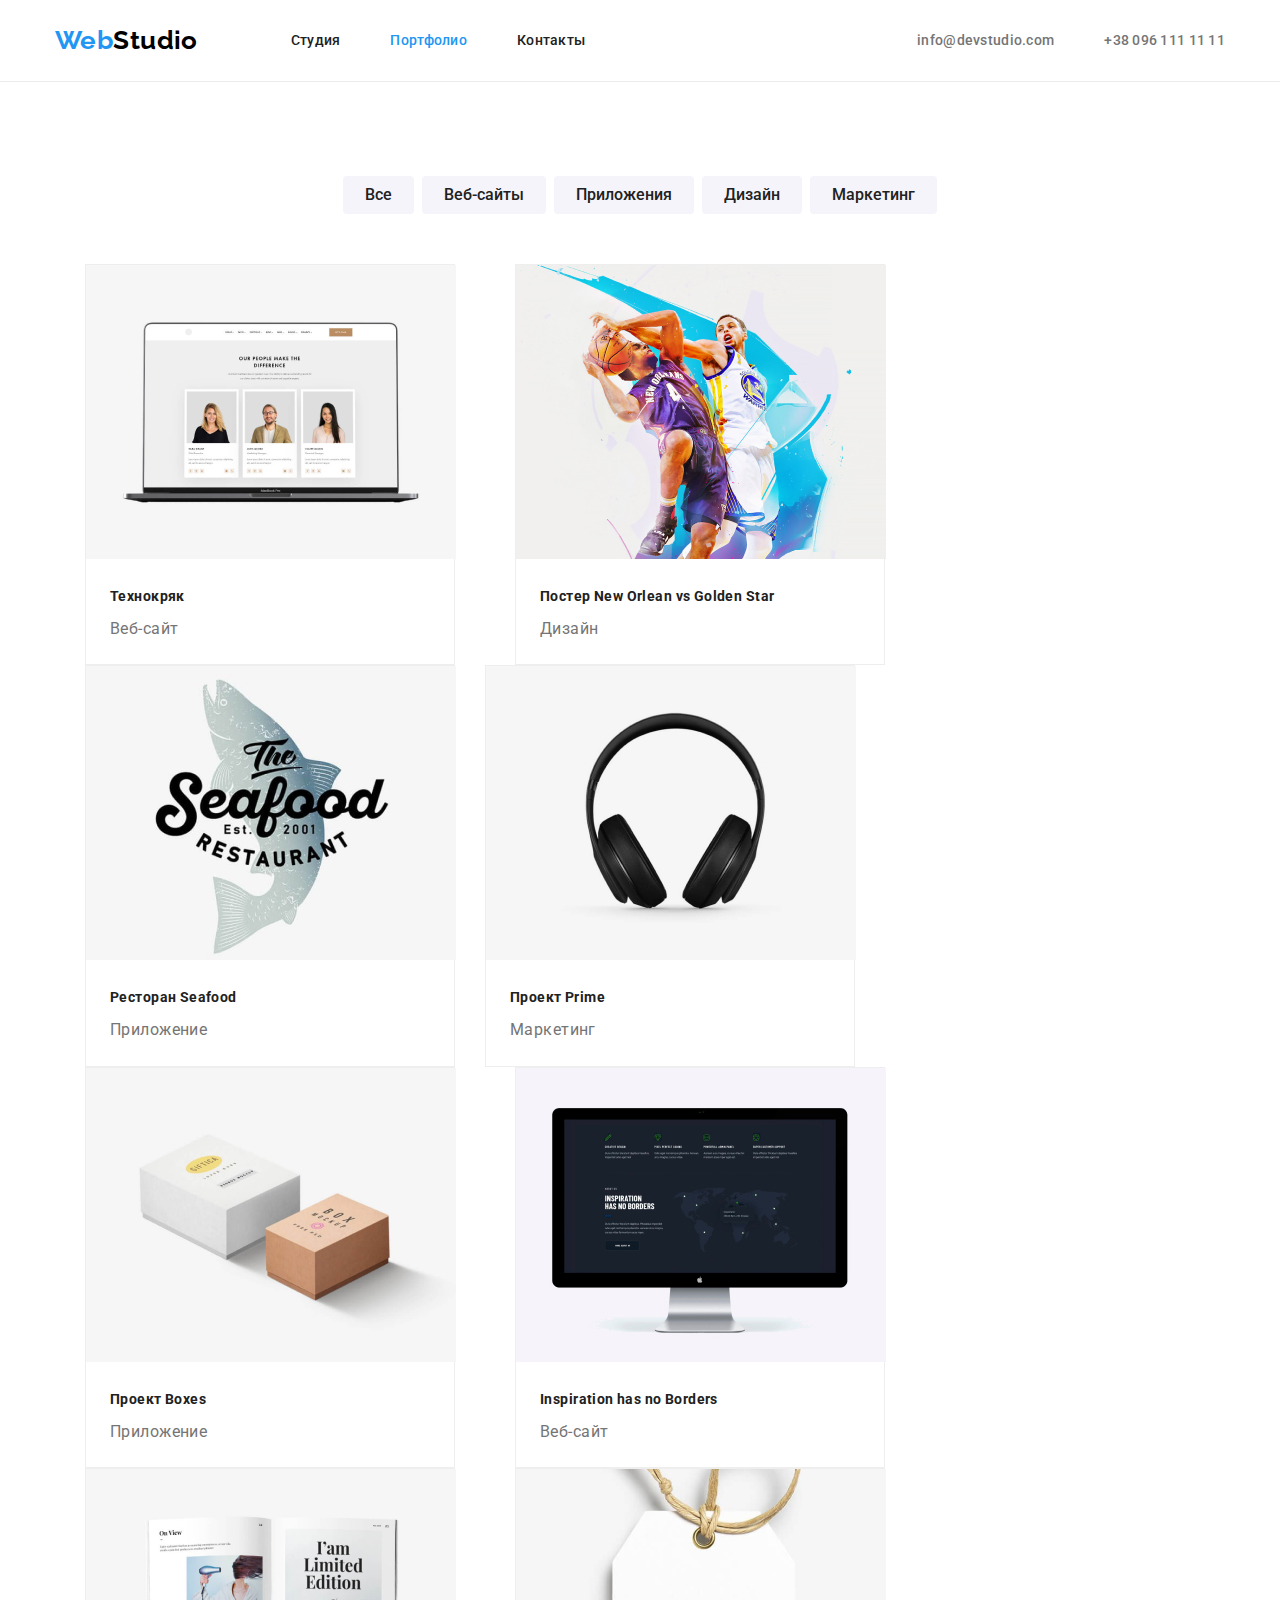
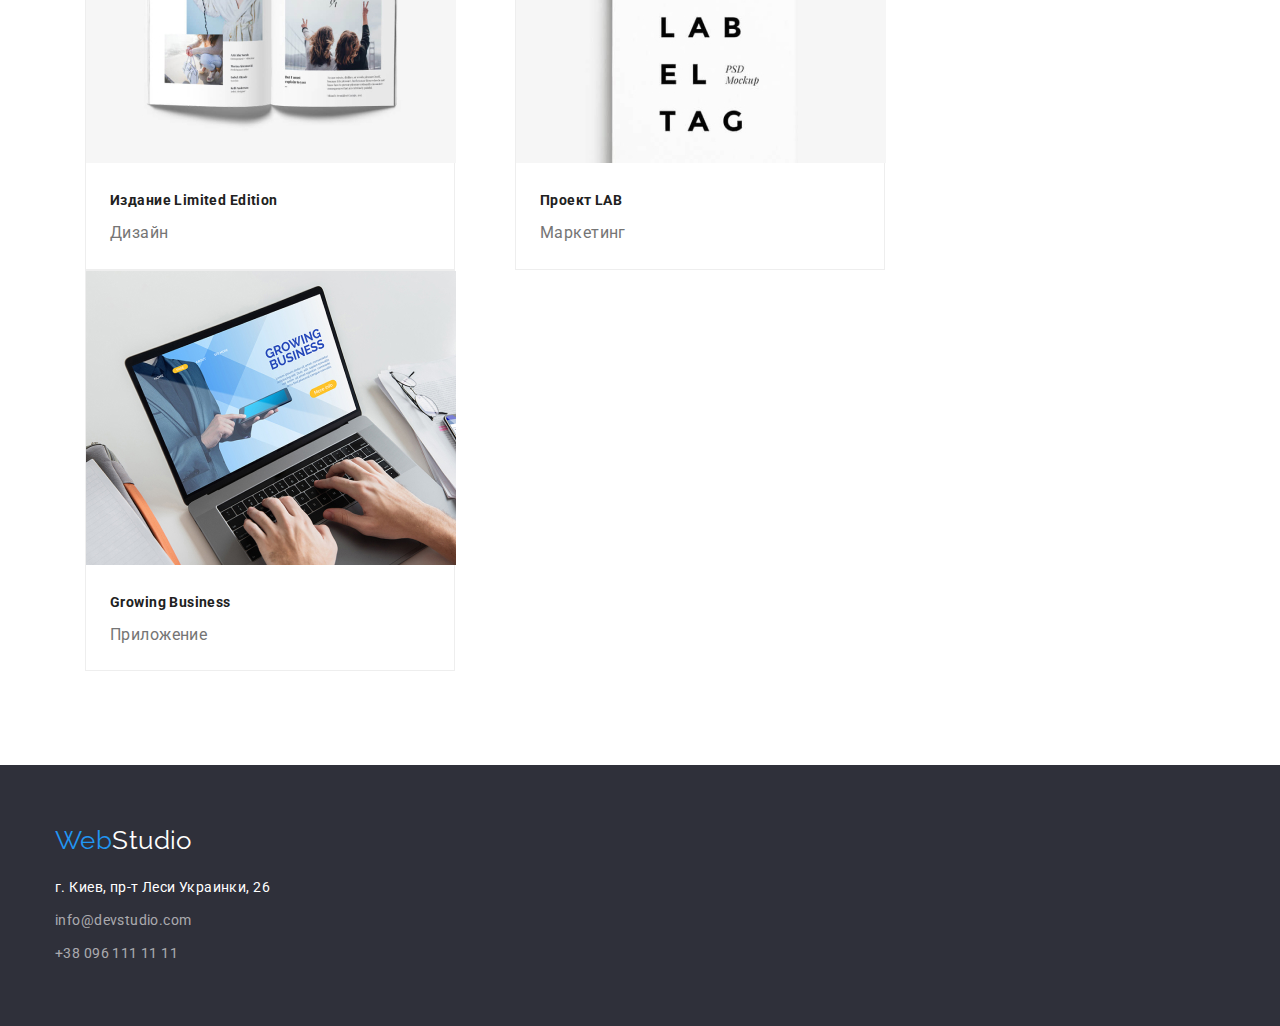
==== commit b318665d: "change according mentor comments" ====
--- a/portfolio.html
+++ b/portfolio.html
@@ -80,9 +80,10 @@
                   alt="ноутбук с фото людей"
                   width="370"
                 />
-
-                <h2 class="title-service">Технокряк</h2>
-                <p class="text">Веб-сайт</p>
+                <div class="servise-container">
+                  <h2 class="title-service">Технокряк</h2>
+                  <p class="text">Веб-сайт</p>
+                </div>
               </a>
             </li>
             <li class="item-servise">
@@ -92,9 +93,12 @@
                   alt="баскетболисты с мячем"
                   width="370"
                 />
-
-                <h2 class="title-service">Постер New Orlean vs Golden Star</h2>
-                <p class="text">Дизайн</p>
+                <div class="servise-container">
+                  <h2 class="title-service">
+                    Постер New Orlean vs Golden Star
+                  </h2>
+                  <p class="text">Дизайн</p>
+                </div>
               </a>
             </li>
             <li class="item-servise">
@@ -105,9 +109,10 @@
                ресторанаe a food"
                   width="370"
                 />
-
-                <h2 class="title-service">Ресторан Seafood</h2>
-                <p class="text">Приложение</p>
+                <div class="servise-container">
+                  <h2 class="title-service">Ресторан Seafood</h2>
+                  <p class="text">Приложение</p>
+                </div>
               </a>
             </li>
             <li class="item-servise">
@@ -117,9 +122,10 @@
                   alt="наушники"
                   width="370"
                 />
-
-                <h2 class="title-service">Проект Prime</h2>
-                <p class="text">Маркетинг</p>
+                <div class="servise-container">
+                  <h2 class="title-service">Проект Prime</h2>
+                  <p class="text">Маркетинг</p>
+                </div>
               </a>
             </li>
             <li class="item-servise">
@@ -129,9 +135,10 @@
                   alt="две коробки"
                   width="370"
                 />
-
-                <h2 class="title-service">Проект Boxes</h2>
-                <p class="text">Приложение</p>
+                <div class="servise-container">
+                  <h2 class="title-service">Проект Boxes</h2>
+                  <p class="text">Приложение</p>
+                </div>
               </a>
             </li>
             <li class="item-servise">
@@ -141,9 +148,10 @@
                   alt="ноутбук с изображением карты мира"
                   width="370"
                 />
-
-                <h2 class="title-service">Inspiration has no Borders</h2>
-                <p class="text">Веб-сайт</p>
+                <div class="servise-container">
+                  <h2 class="title-service">Inspiration has no Borders</h2>
+                  <p class="text">Веб-сайт</p>
+                </div>
               </a>
             </li>
             <li class="item-servise">
@@ -153,18 +161,20 @@
                   alt="журнала с надписью ограниченное издательство"
                   width="370"
                 />
-
-                <h2 class="title-service">Издание Limited Edition</h2>
-                <p class="text">Дизайн</p>
+                <div class="servise-container">
+                  <h2 class="title-service">Издание Limited Edition</h2>
+                  <p class="text">Дизайн</p>
+                </div>
               </a>
             </li>
             <li class="item-servise">
               <a href=""
                 ><img src="./imgportfolio/lab.jpg" alt="буквы" width="370" />
-
-                <h2 class="title-service">Проект LAB</h2>
-                <p class="text">Маркетинг</p></a
-              >
+                <div class="servise-container">
+                  <h2 class="title-service">Проект LAB</h2>
+                  <p class="text">Маркетинг</p>
+                </div>
+              </a>
             </li>
             <li class="item-servise">
               <a href="">
@@ -173,12 +183,13 @@
                   alt="руки на клавиатуре"
                   width="370"
                 />
-
-                <h2 class="title-service">Growing Business</h2>
-                <p class="text">Приложение</p>
-              </a>
-            </li>
-          </ul
+                <div class="servise-container">
+                  <h2 class="title-service">Growing Business</h2>
+                  <p class="text">Приложение</p>
+                </div>
+              </a>
+            </li>
+          </ul>
         </div>
       </section>
     </main>
--- a/css/style.css
+++ b/css/style.css
@@ -7,6 +7,8 @@
   --logo2-color: #000000;
   --baner-bcg-color: #2f303a;
   --gray-bcg-color: #f5f4fa;
+  --border-header: #ececec;
+  --border-portfolio: #eeeeee;
 }
 
 body {
@@ -21,8 +23,7 @@
 }
 .container {
   width: 1200px;
-  padding-left: 15px;
-  padding-right: 15px;
+  padding: 0 15px;
   margin-right: auto;
   margin-left: auto;
 }
@@ -54,8 +55,7 @@
 }
 /*style for section*/
 .section {
-  padding-top: 94px;
-  padding-bottom: 94px;
+  padding: 94px 0;
 }
 
 /*style for title*/
@@ -82,9 +82,9 @@
   line-height: 1.2;
 }
 .page-header {
-  padding-top: 25px;
+  padding: 25px 0;
   padding-bottom: 25px;
-  border-bottom: 1px solid #ececec;
+  border-bottom: 1px solid var(--border-header);
 }
 
 .page-header .flexbox {
@@ -102,8 +102,7 @@
 }
 
 .site-nav .link {
-  padding-top: 32px;
-  padding-bottom: 32px;
+  padding: 32px 0;
 
   color: var(--title-color);
   text-decoration: none;
@@ -147,16 +146,10 @@
 
 .poster-section {
   /*poster style*/
-  padding-top: 200px;
-  padding-bottom: 200px;
+  padding: 200px 0;
   text-align: center;
   color: var(--white);
   background: var(--baner-bcg-color);
-
-  background-image: url(/imgportfolio/Img.jpg);
-
-  object-fit: fill;
-
   text-align: center;
 }
 /*button style poster section*/
@@ -189,9 +182,18 @@
 }
 
 /*style for advantage section*/
-
+.advantage {
+  padding-bottom: 0px;
+}
 .advantage-title {
-  display: none;
+  position: absolute;
+  width: 1px;
+  height: 1px;
+  margin: -1px;
+  border: 0px;
+  padding: 0px;
+  clip: rect(0 0 0 0);
+  overflow: hidden;
 }
 .list-advantage {
   flex-wrap: wrap;
@@ -217,8 +219,7 @@
 
 .paragraph-adv {
   color: var(--text-color);
-  margin-top: 0px;
-  margin-bottom: 0px;
+  margin: 0;
 
   font-weight: 400;
   line-height: 1.7;
@@ -241,17 +242,24 @@
   background: var(--gray-bcg-color);
 }
 .item-command:nth-child(4n) {
-  margin-bottom: 0px;
+  margin-right: 0px;
 }
 .item-command {
   width: calc((100% - 30px * 3) / 4);
   margin-right: 30px;
+  background-color: var(--white);
+  box-shadow: 0px 1px 3px rgba(0, 0, 0, 0.12), 0px 1px 1px rgba(0, 0, 0, 0.14),
+    0px 2px 1px rgba(0, 0, 0, 0.2);
+  border-radius: 0px 0px 4px 4px;
+}
+/* padding for comands name and profeccion */
+.comander-container {
+  padding: 30px 0;
 }
 
 .item-command .title {
   margin-top: 0px;
   margin-bottom: 10 px;
-  padding-top: 30px;
 
   font-weight: 500;
   font-size: 16px;
@@ -262,8 +270,7 @@
   text-shadow: 0px 4px 4px rgba(0, 0, 0, 0.25);
 }
 .comand-list p {
-  margin: 0px;
-  padding-bottom: 30px;
+  margin: 0;
 
   color: var(---text-color);
   font-weight: 400;
@@ -293,6 +300,7 @@
   line-height: 1.2;
 }
 .asdress {
+  margin: 0;
   flex-direction: column;
 }
 .foter-container .footer-link {
@@ -300,7 +308,7 @@
   margin-bottom: 0px;
 }
 .adress .paragraph {
-  margin-top: 0;
+  margin: 0;
 
   color: var(--white);
   font-style: normal;
@@ -358,8 +366,9 @@
 }
 .item-servise {
   width: calc((100% - 30px * 2) / 3);
-  margin-right: 30px;
-  margin-bottom: 30px;
+  margin: 0 30px;
+
+  border: 1px solid var(--border-portfolio);
 }
 
 .item-servise:nth-child(3n) {
@@ -368,7 +377,9 @@
 .item-servise:nth-last-child(-n + 3) {
   margin-bottom: 0;
 }
-
+.servise-container {
+  padding: 20px 24px;
+}
 /*portfolio service*/
 .list-service a {
   text-decoration: none;
@@ -377,8 +388,6 @@
 .title-service {
   margin-top: 0px;
   margin-bottom: 4px;
-  padding: 20px 24px 0px;
-
   color: var(--title-color);
   font-weight: 700;
   font-size: 14px;
@@ -387,7 +396,6 @@
 }
 .list-service .text {
   margin: 0px;
-  padding: 0px 24px 20px;
 
   color: var(--text-color);
 
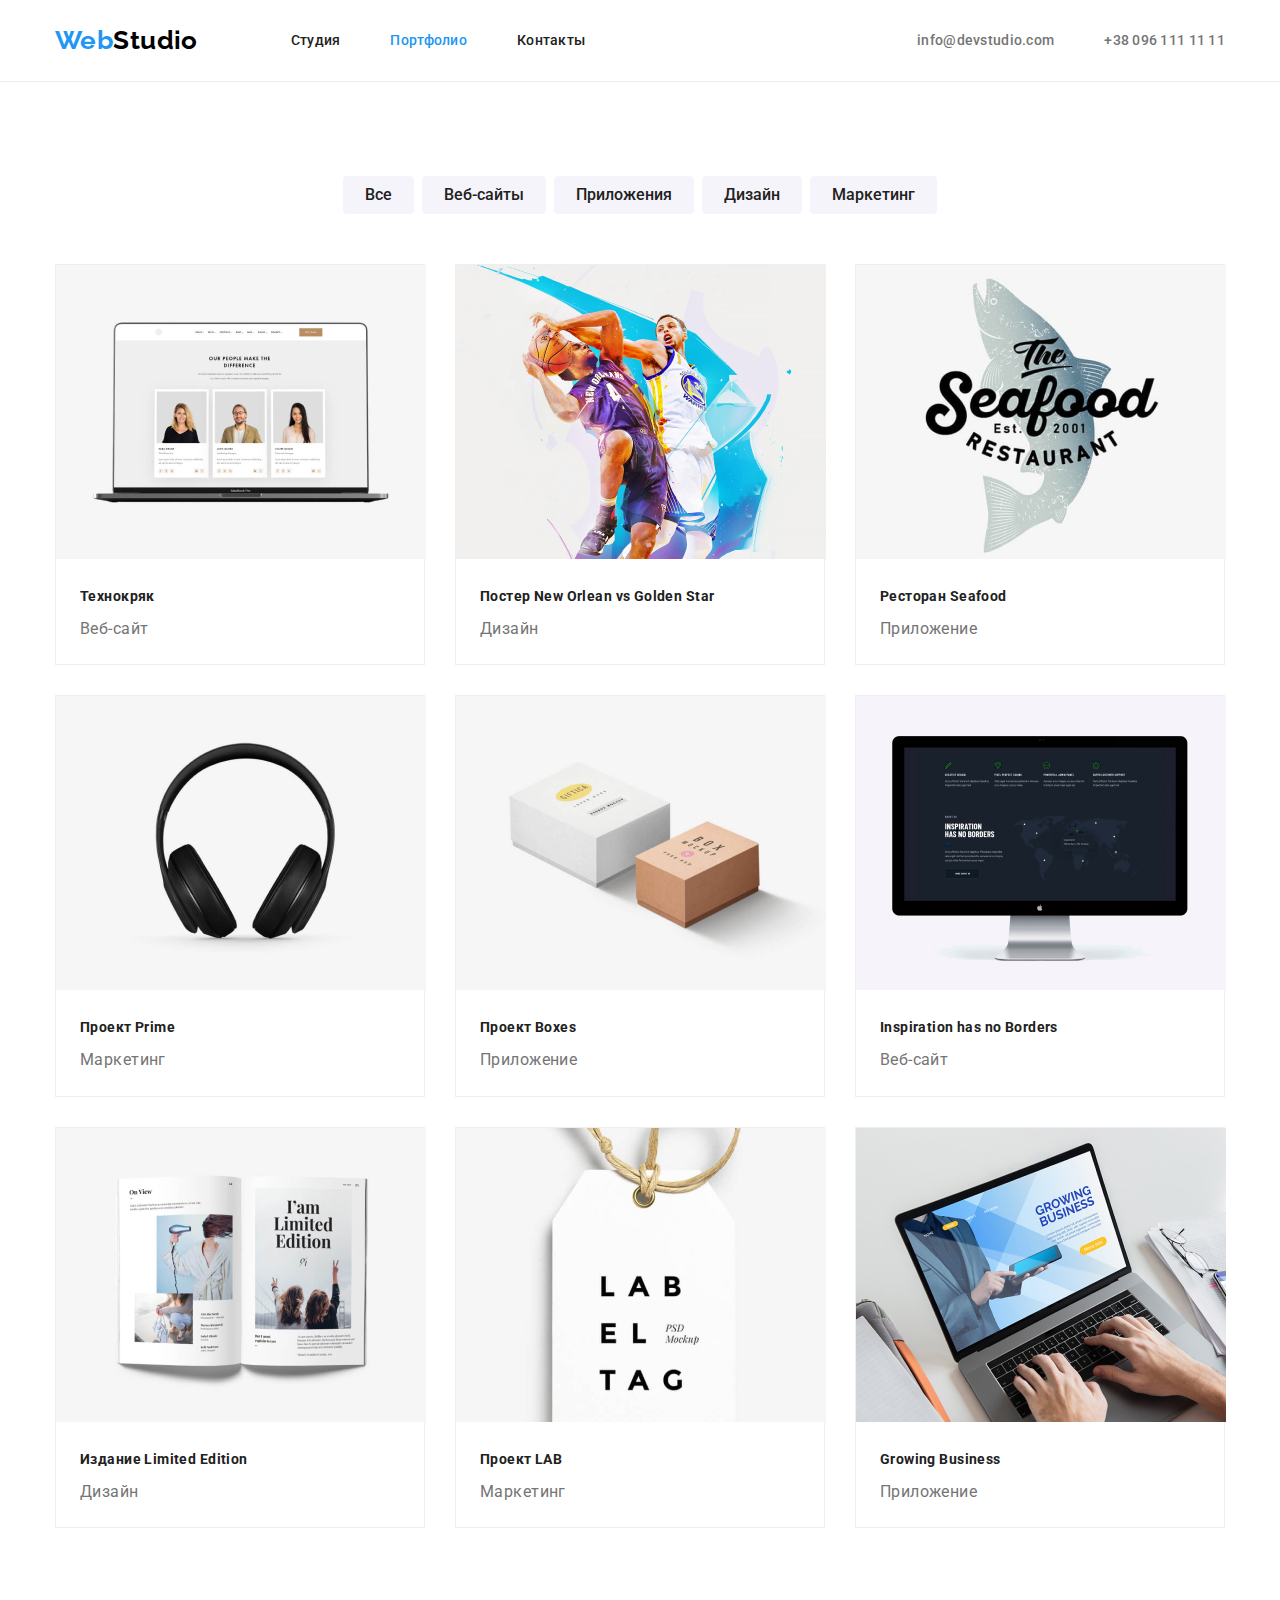
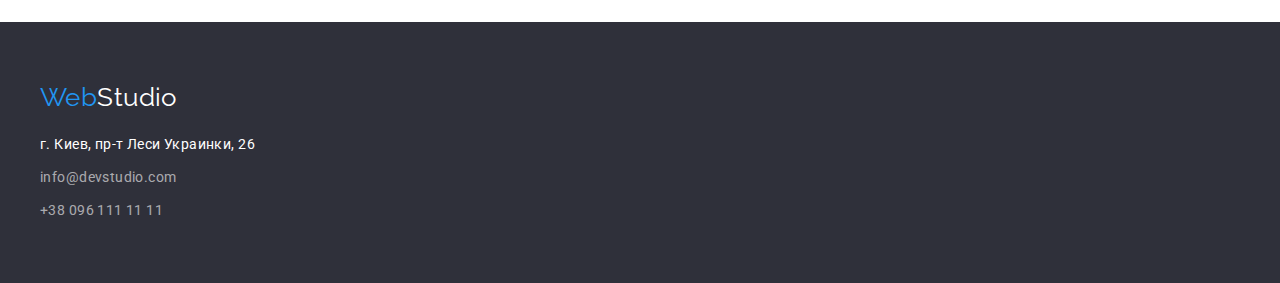
==== commit f0501289: "delete div in portfolio section" ====
--- a/portfolio.html
+++ b/portfolio.html
@@ -52,7 +52,6 @@
       <!--second navigation-menu-->
       <section class="section page-portfolio">
         <!--<h1 class="portfolio">Портфолио</h1>-->
-        <div class="container">
           <ul class="list list-button flexbox">
             <li class="item-btn">
               <button type="button" class="button-portfolio">Все</button>
@@ -70,7 +69,6 @@
               <button type="button" class="button-portfolio">Маркетинг</button>
             </li>
           </ul>
-        </div>
         <div class="container">
           <ul class="list list-service flexbox">
             <li class="item-servise">
--- a/css/style.css
+++ b/css/style.css
@@ -83,7 +83,6 @@
 }
 .page-header {
   padding: 25px 0;
-  padding-bottom: 25px;
   border-bottom: 1px solid var(--border-header);
 }
 
@@ -286,8 +285,7 @@
 }
 /* описываем контейнер контактов в футере, задаю верхний и нижний падинги*/
 .foter-container {
-  padding-top: 60px;
-  padding-bottom: 60px;
+  padding: 60px 0;
 }
 .logo-foter {
   display: inline-block;
@@ -366,7 +364,9 @@
 }
 .item-servise {
   width: calc((100% - 30px * 2) / 3);
-  margin: 0 30px;
+  margin-right: 30px;
+  margin-left: 0px;
+  margin-bottom: 30px;
 
   border: 1px solid var(--border-portfolio);
 }
